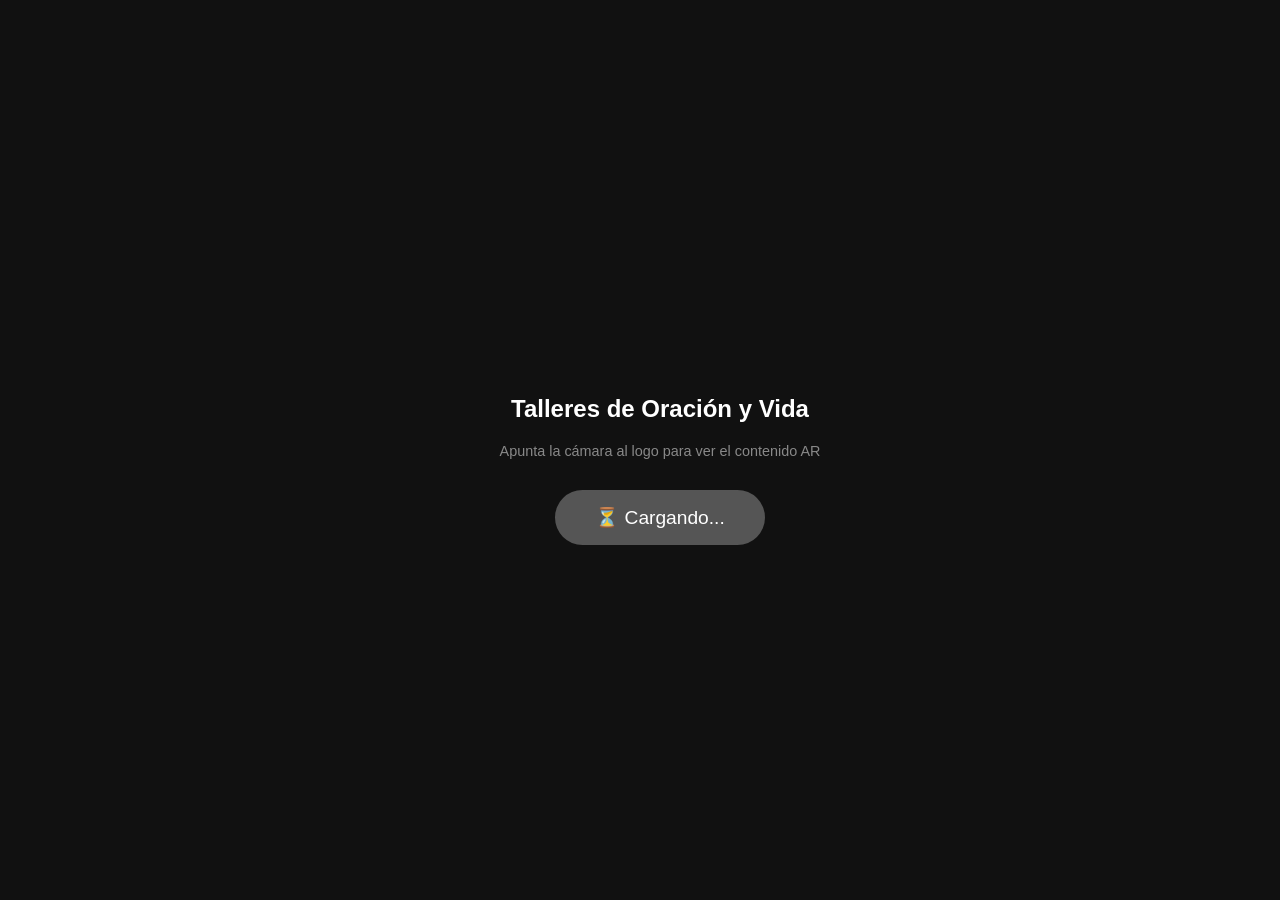
==== index.html @ 55a2c741 "Update video source and asset timeout in index.html" ====
<!DOCTYPE html>
<html lang="es">
  <head>
    <meta charset="utf-8" />
    <meta name="viewport" content="width=device-width, initial-scale=1" />
    <title>AR Demo - TOV</title>
    <script src="https://aframe.io/releases/1.5.0/aframe.min.js"></script>
    <script src="https://cdn.jsdelivr.net/npm/mind-ar@1.2.5/dist/mindar-image-aframe.prod.js"></script>
    <style>
      body { margin: 0; overflow: hidden; background: #000; }

      #start-screen {
        position: fixed; top: 0; left: 0;
        width: 100%; height: 100%;
        background: #111;
        display: flex; flex-direction: column;
        align-items: center; justify-content: center;
        color: white; font-family: sans-serif;
        z-index: 9999;
        text-align: center;
        padding: 20px;
      }
      #start-screen img { width: 160px; margin-bottom: 24px; border-radius: 12px; }
      #start-btn {
        background: #555; color: white;
        border: none; padding: 16px 40px;
        font-size: 1.2rem; border-radius: 50px;
        cursor: pointer; margin-top: 16px;
      }
      #start-btn.ready { background: #c0392b; }
      #start-btn.ready:hover { background: #e74c3c; }
      #start-screen p { opacity: 0.5; font-size: 0.9rem; margin-top: 12px; }

      #loading {
        position: fixed; top: 0; left: 0;
        width: 100%; height: 100%;
        background: rgba(0,0,0,0.85);
        display: none; flex-direction: column;
        align-items: center; justify-content: center;
        color: white; font-family: sans-serif;
        z-index: 9998;
      }
      #loading p { margin-top: 16px; font-size: 1.1rem; opacity: 0.8; }
      .spinner {
        width: 50px; height: 50px;
        border: 5px solid rgba(255,255,255,0.2);
        border-top-color: #c0392b;
        border-radius: 50%;
        animation: spin 0.9s linear infinite;
      }
      @keyframes spin { to { transform: rotate(360deg); } }
    </style>
  </head>
  <body>

    <div id="start-screen">
      <img
        src="https://upload.wikimedia.org/wikipedia/commons/thumb/5/5e/Talleres_de_Oraci%C3%B3n_y_Vida_logo.svg/200px-Talleres_de_Oraci%C3%B3n_y_Vida_logo.svg.png"
        onerror="this.style.display='none'"
        alt="Logo TOV"
      />
      <h2 style="margin: 0 0 8px">Talleres de Oración y Vida</h2>
      <p>Apunta la cámara al logo para ver el contenido AR</p>
      <button id="start-btn" disabled>⏳ Cargando...</button>
    </div>

    <div id="loading">
      <div class="spinner"></div>
      <p>Iniciando cámara…</p>
    </div>

    <a-scene
      mindar-image="imageTargetSrc: ./targets.mind; autoStart: false; uiLoading: no; uiError: no; uiScanning: no;"
      color-space="sRGB"
      renderer="colorManagement: true; physicallyCorrectLights: true"
      vr-mode-ui="enabled: false"
      device-orientation-permission-ui="enabled: false"
    >
      <a-assets timeout="15000">
        <video
          id="ar-video"
          src="./video.mp4"
          preload="auto"
          loop="true"
          crossorigin="anonymous"
          playsinline
          webkit-playsinline
        ></video>
      </a-assets>

      <a-camera position="0 0 0" look-controls="enabled: false"></a-camera>

      <a-entity mindar-image-target="targetIndex: 0">
        <a-video
          src="#ar-video"
          width="1" height="0.5625"
          position="0 0 0.01"
          material="shader: flat"
        ></a-video>
      </a-entity>
    </a-scene>

    <script>
      const videoEl = document.getElementById('ar-video');
      const scene = document.querySelector('a-scene');
      const loading = document.getElementById('loading');
      const startScreen = document.getElementById('start-screen');
      const btn = document.getElementById('start-btn');

      scene.addEventListener('loaded', () => {
        btn.disabled = false;
        btn.textContent = '▶ Iniciar AR';
        btn.classList.add('ready');
        btn.onclick = startAR;
      });

      function startAR() {
        startScreen.style.display = 'none';
        loading.style.display = 'flex';
        scene.systems['mindar-image-system'].start();
      }

      scene.addEventListener('arReady', () => {
        loading.style.display = 'none';
      });

      const target = document.querySelector('[mindar-image-target]');
      target.addEventListener('targetFound', () => {
        videoEl.play().catch(e => console.warn('Autoplay:', e));
      });
      target.addEventListener('targetLost', () => videoEl.pause());
    </script>
  </body>
</html>
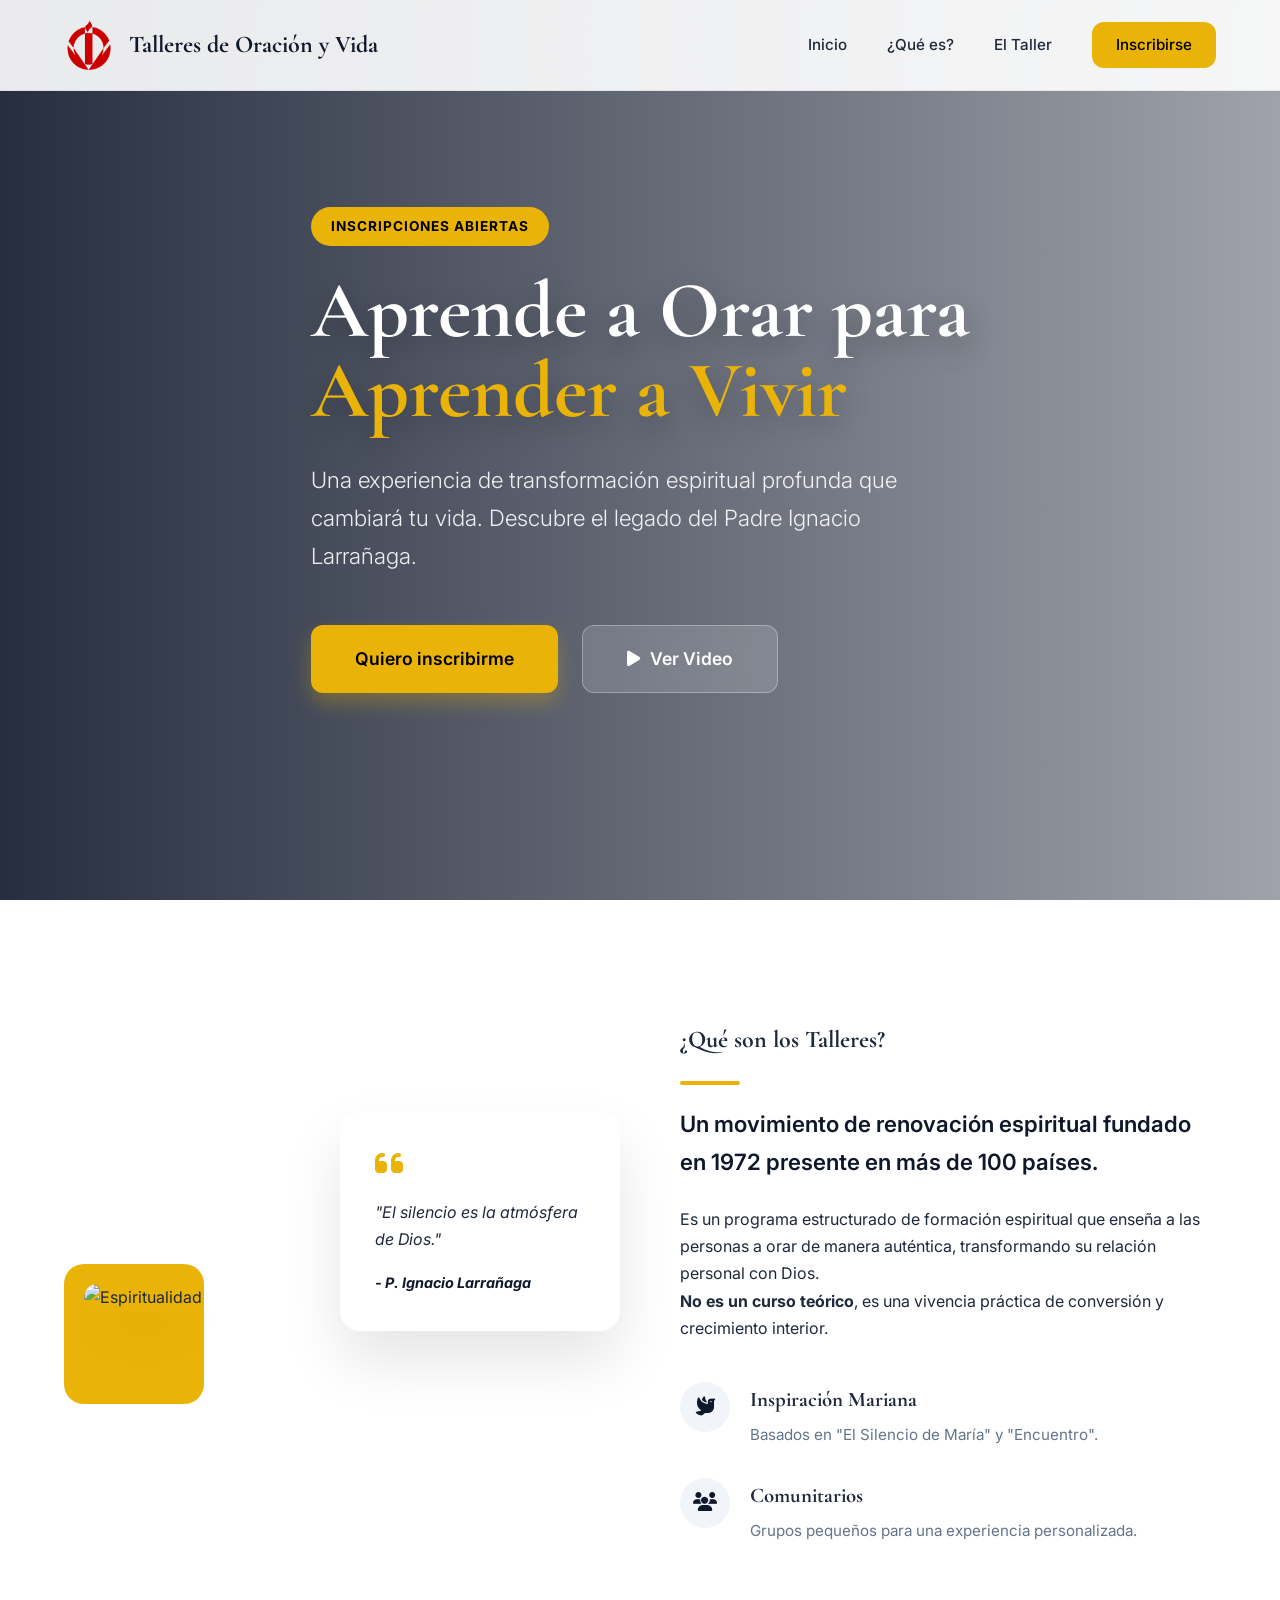
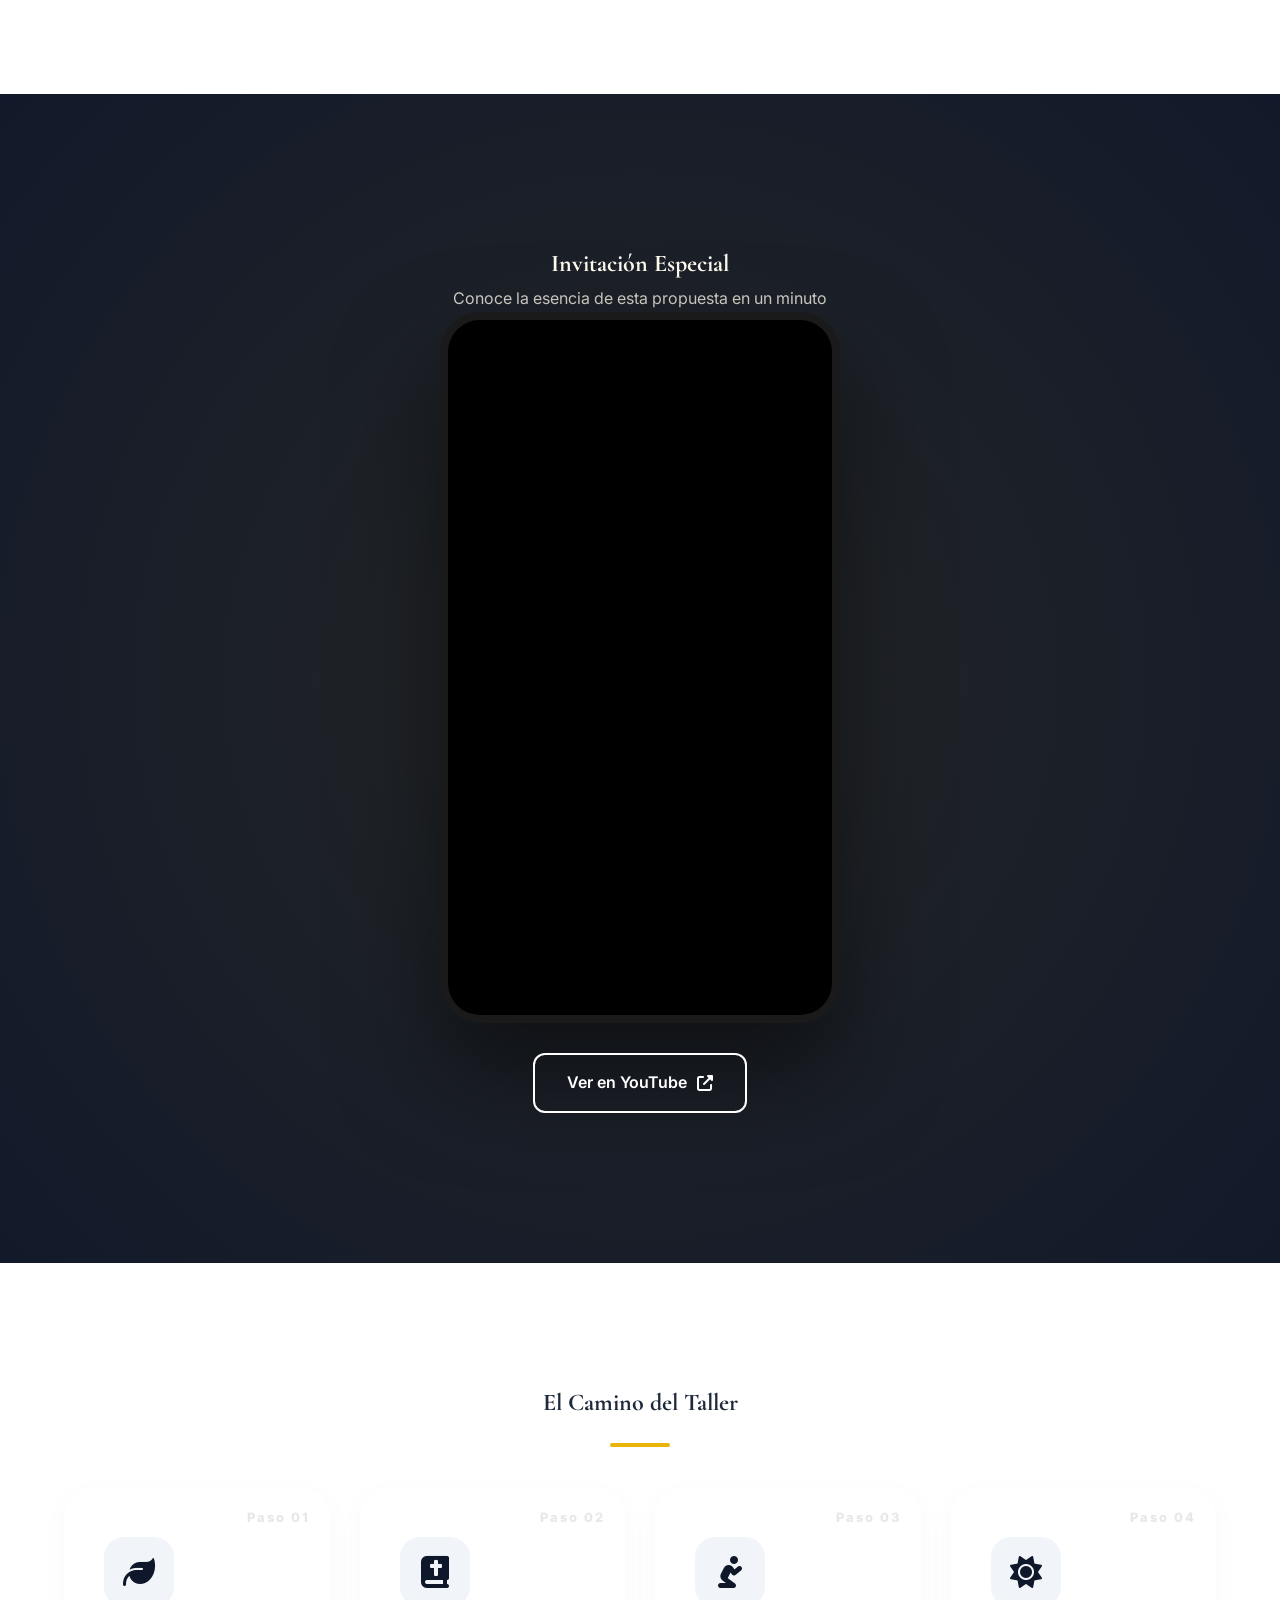
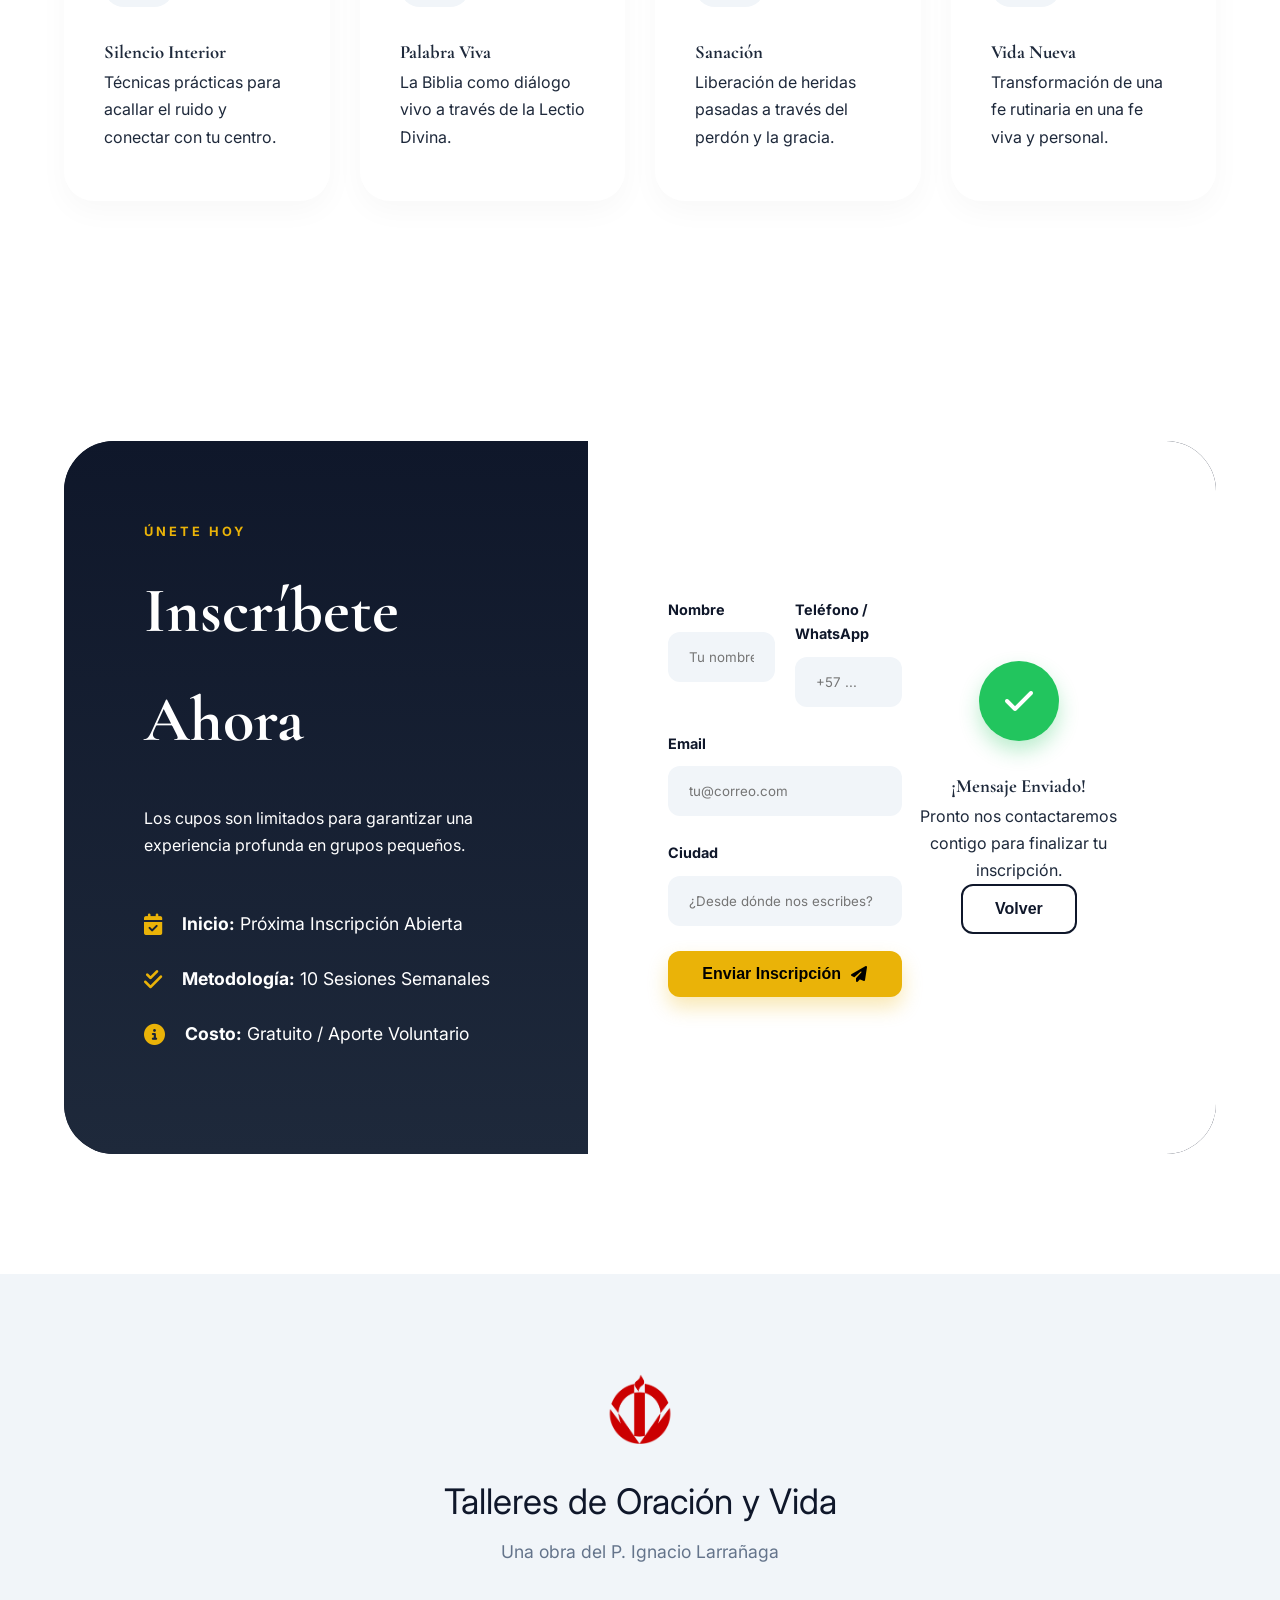
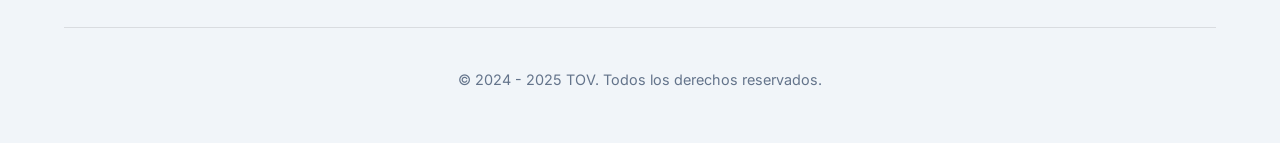
==== commit 5f55fea4: "Initial commit TOV landing page" ====
--- a/index.html
+++ b/index.html
@@ -1,134 +1,241 @@
 <!DOCTYPE html>
 <html lang="es">
-  <head>
-    <meta charset="utf-8" />
-    <meta name="viewport" content="width=device-width, initial-scale=1" />
-    <title>AR Demo - TOV</title>
-    <script src="https://aframe.io/releases/1.5.0/aframe.min.js"></script>
-    <script src="https://cdn.jsdelivr.net/npm/mind-ar@1.2.5/dist/mindar-image-aframe.prod.js"></script>
-    <style>
-      body { margin: 0; overflow: hidden; background: #000; }
-
-      #start-screen {
-        position: fixed; top: 0; left: 0;
-        width: 100%; height: 100%;
-        background: #111;
-        display: flex; flex-direction: column;
-        align-items: center; justify-content: center;
-        color: white; font-family: sans-serif;
-        z-index: 9999;
-        text-align: center;
-        padding: 20px;
-      }
-      #start-screen img { width: 160px; margin-bottom: 24px; border-radius: 12px; }
-      #start-btn {
-        background: #555; color: white;
-        border: none; padding: 16px 40px;
-        font-size: 1.2rem; border-radius: 50px;
-        cursor: pointer; margin-top: 16px;
-      }
-      #start-btn.ready { background: #c0392b; }
-      #start-btn.ready:hover { background: #e74c3c; }
-      #start-screen p { opacity: 0.5; font-size: 0.9rem; margin-top: 12px; }
-
-      #loading {
-        position: fixed; top: 0; left: 0;
-        width: 100%; height: 100%;
-        background: rgba(0,0,0,0.85);
-        display: none; flex-direction: column;
-        align-items: center; justify-content: center;
-        color: white; font-family: sans-serif;
-        z-index: 9998;
-      }
-      #loading p { margin-top: 16px; font-size: 1.1rem; opacity: 0.8; }
-      .spinner {
-        width: 50px; height: 50px;
-        border: 5px solid rgba(255,255,255,0.2);
-        border-top-color: #c0392b;
-        border-radius: 50%;
-        animation: spin 0.9s linear infinite;
-      }
-      @keyframes spin { to { transform: rotate(360deg); } }
-    </style>
-  </head>
-  <body>
-
-    <div id="start-screen">
-      <img
-        src="https://upload.wikimedia.org/wikipedia/commons/thumb/5/5e/Talleres_de_Oraci%C3%B3n_y_Vida_logo.svg/200px-Talleres_de_Oraci%C3%B3n_y_Vida_logo.svg.png"
-        onerror="this.style.display='none'"
-        alt="Logo TOV"
-      />
-      <h2 style="margin: 0 0 8px">Talleres de Oración y Vida</h2>
-      <p>Apunta la cámara al logo para ver el contenido AR</p>
-      <button id="start-btn" disabled>⏳ Cargando...</button>
-    </div>
-
-    <div id="loading">
-      <div class="spinner"></div>
-      <p>Iniciando cámara…</p>
-    </div>
-
-    <a-scene
-      mindar-image="imageTargetSrc: ./targets.mind; autoStart: false; uiLoading: no; uiError: no; uiScanning: no;"
-      color-space="sRGB"
-      renderer="colorManagement: true; physicallyCorrectLights: true"
-      vr-mode-ui="enabled: false"
-      device-orientation-permission-ui="enabled: false"
-    >
-      <a-assets timeout="15000">
-        <video
-          id="ar-video"
-          src="./video.mp4"
-          preload="auto"
-          loop="true"
-          crossorigin="anonymous"
-          playsinline
-          webkit-playsinline
-        ></video>
-      </a-assets>
-
-      <a-camera position="0 0 0" look-controls="enabled: false"></a-camera>
-
-      <a-entity mindar-image-target="targetIndex: 0">
-        <a-video
-          src="#ar-video"
-          width="1" height="0.5625"
-          position="0 0 0.01"
-          material="shader: flat"
-        ></a-video>
-      </a-entity>
-    </a-scene>
-
+
+<head>
+    <meta charset="UTF-8">
+    <meta name="viewport" content="width=device-width, initial-scale=1.0">
+    <title>Talleres de Oración y Vida (TOV) | Encuentro con Dios</title>
+    <meta name="description"
+        content="Inscríbete en los Talleres de Oración y Vida (TOV). Un camino de renovación espiritual fundado por el Padre Ignacio Larrañaga.">
+
+    <!-- Google Fonts -->
+    <link rel="preconnect" href="https://fonts.googleapis.com">
+    <link rel="preconnect" href="https://fonts.gstatic.com" crossorigin>
+    <link
+        href="https://fonts.googleapis.com/css2?family=Cormorant+Garamond:ital,wght@0,500;0,600;0,700;1,500&family=Inter:wght@300;400;500;600;700&display=swap"
+        rel="stylesheet">
+
+    <!-- Font Awesome -->
+    <link rel="stylesheet" href="https://cdnjs.cloudflare.com/ajax/libs/font-awesome/6.4.0/css/all.min.css">
+
+    <!-- AOS Library for scroll animations -->
+    <link href="https://unpkg.com/aos@2.3.1/dist/aos.css" rel="stylesheet">
+
+    <link rel="stylesheet" href="style.css">
+</head>
+
+<body>
+    <nav class="navbar">
+        <div class="container navbar-content">
+            <div class="logo">
+                <img src="tov.png" alt="TOV Logo">
+                <span>Talleres de Oración y Vida</span>
+            </div>
+            <ul class="nav-links">
+                <li><a href="#inicio">Inicio</a></li>
+                <li><a href="#que-es">¿Qué es?</a></li>
+                <li><a href="#taller">El Taller</a></li>
+                <li><a href="#contacto" class="btn btn-primary-nav">Inscribirse</a></li>
+            </ul>
+            <div class="mobile-menu-btn">
+                <i class="fas fa-bars"></i>
+            </div>
+        </div>
+    </nav>
+
+    <header id="inicio" class="hero">
+        <div class="hero-bg"></div>
+        <div class="hero-overlay"></div>
+        <div class="container hero-content">
+            <div class="hero-text" data-aos="fade-up" data-aos-duration="1200">
+                <span class="badge">Inscripciones Abiertas</span>
+                <h1>Aprende a Orar para <br><span class="highlight">Aprender a Vivir</span></h1>
+                <p>Una experiencia de transformación espiritual profunda que cambiará tu vida. Descubre el legado del
+                    Padre Ignacio Larrañaga.</p>
+                <div class="hero-btns">
+                    <a href="#contacto" class="btn btn-primary btn-lg">Quiero inscribirme</a>
+                    <a href="#video" class="btn btn-glass btn-lg"><i class="fas fa-play"></i> Ver Video</a>
+                </div>
+            </div>
+        </div>
+    </header>
+
+    <section id="que-es" class="about section">
+        <div class="container grid-2">
+            <div class="about-image" data-aos="fade-right">
+                <div class="img-wrapper">
+                    <img src="https://images.unsplash.com/photo-1499209974431-9dac3adaf471?ixlib=rb-4.0.3&auto=format&fit=crop&w=800&q=80"
+                        alt="Espiritualidad" class="img-rounded">
+                    <div class="floating-card" data-aos="zoom-in" data-aos-delay="300">
+                        <i class="fas fa-quote-left"></i>
+                        <p>"El silencio es la atmósfera de Dios."</p>
+                        <cite>- P. Ignacio Larrañaga</cite>
+                    </div>
+                </div>
+            </div>
+            <div class="about-text" data-aos="fade-left">
+                <h2 class="section-title">¿Qué son los Talleres?</h2>
+                <div class="divider"></div>
+                <p class="lead">Un movimiento de renovación espiritual fundado en 1972 presente en más de 100 países.
+                </p>
+                <p>Es un programa estructurado de formación espiritual que enseña a las personas a orar de manera
+                    auténtica, transformando su relación personal con Dios.</p>
+                <p><strong>No es un curso teórico</strong>, es una vivencia práctica de conversión y crecimiento
+                    interior.</p>
+
+                <div class="features-list">
+                    <div class="feature-item">
+                        <div class="icon-circle"><i class="fas fa-dove"></i></div>
+                        <div>
+                            <h4>Inspiración Mariana</h4>
+                            <p>Basados en "El Silencio de María" y "Encuentro".</p>
+                        </div>
+                    </div>
+                    <div class="feature-item">
+                        <div class="icon-circle"><i class="fas fa-users"></i></div>
+                        <div>
+                            <h4>Comunitarios</h4>
+                            <p>Grupos pequeños para una experiencia personalizada.</p>
+                        </div>
+                    </div>
+                </div>
+            </div>
+        </div>
+    </section>
+
+    <section id="video" class="video-section section">
+        <div class="video-section-bg"></div>
+        <div class="container text-center">
+            <h2 class="section-title text-white">Invitación Especial</h2>
+            <p class="section-subtitle text-white-op">Conoce la esencia de esta propuesta en un minuto</p>
+
+            <div class="video-wrapper" data-aos="zoom-in">
+                <div class="video-container">
+                    <iframe src="https://www.youtube.com/embed/i8HXj7MIqTo?autoplay=0&rel=0" title="TOV Resumen"
+                        frameborder="0"
+                        allow="accelerometer; autoplay; clipboard-write; encrypted-media; gyroscope; picture-in-picture"
+                        allowfullscreen>
+                    </iframe>
+                </div>
+                <div class="video-fallback">
+                    <a href="https://www.youtube.com/shorts/i8HXj7MIqTo" target="_blank" class="btn btn-outline">Ver en
+                        YouTube <i class="fas fa-external-link-alt"></i></a>
+                </div>
+            </div>
+        </div>
+    </section>
+
+    <section id="taller" class="structure section bg-dots">
+        <div class="container">
+            <h2 class="section-title text-center">El Camino del Taller</h2>
+            <div class="divider center"></div>
+
+            <div class="cards-grid">
+                <div class="card" data-aos="fade-up" data-aos-delay="100">
+                    <div class="card-icon"><i class="fas fa-leaf"></i></div>
+                    <h3>Silencio Interior</h3>
+                    <p>Técnicas prácticas para acallar el ruido y conectar con tu centro.</p>
+                    <div class="card-step">Paso 01</div>
+                </div>
+                <div class="card" data-aos="fade-up" data-aos-delay="200">
+                    <div class="card-icon"><i class="fas fa-bible"></i></div>
+                    <h3>Palabra Viva</h3>
+                    <p>La Biblia como diálogo vivo a través de la Lectio Divina.</p>
+                    <div class="card-step">Paso 02</div>
+                </div>
+                <div class="card" data-aos="fade-up" data-aos-delay="300">
+                    <div class="card-icon"><i class="fas fa-pray"></i></div>
+                    <h3>Sanación</h3>
+                    <p>Liberación de heridas pasadas a través del perdón y la gracia.</p>
+                    <div class="card-step">Paso 03</div>
+                </div>
+                <div class="card" data-aos="fade-up" data-aos-delay="400">
+                    <div class="card-icon"><i class="fas fa-sun"></i></div>
+                    <h3>Vida Nueva</h3>
+                    <p>Transformación de una fe rutinaria en una fe viva y personal.</p>
+                    <div class="card-step">Paso 04</div>
+                </div>
+            </div>
+        </div>
+    </section>
+
+    <section id="contacto" class="registration section">
+        <div class="container">
+            <div class="registration-wrapper overflow-visible">
+                <div class="registration-content">
+                    <div class="registration-info" data-aos="fade-right">
+                        <span>Únete hoy</span>
+                        <h2>Inscríbete Ahora</h2>
+                        <p>Los cupos son limitados para garantizar una experiencia profunda en grupos pequeños.</p>
+                        <ul class="contact-details">
+                            <li><i class="fas fa-calendar-check"></i>
+                                <div><strong>Inicio:</strong> Próxima Inscripción Abierta</div>
+                            </li>
+                            <li><i class="fas fa-check-double"></i>
+                                <div><strong>Metodología:</strong> 10 Sesiones Semanales</div>
+                            </li>
+                            <li><i class="fas fa-info-circle"></i>
+                                <div><strong>Costo:</strong> Gratuito / Aporte Voluntario</div>
+                            </li>
+                        </ul>
+                    </div>
+                    <div class="registration-form-card" data-aos="fade-left">
+                        <form id="enrollmentForm" class="glass-form">
+                            <div class="form-row">
+                                <div class="form-group">
+                                    <label for="nombre">Nombre</label>
+                                    <input type="text" id="nombre" name="nombre" placeholder="Tu nombre" required>
+                                </div>
+                                <div class="form-group">
+                                    <label for="whatsapp">Teléfono / WhatsApp</label>
+                                    <input type="tel" id="whatsapp" name="whatsapp" placeholder="+57 ..." required>
+                                </div>
+                            </div>
+                            <div class="form-group">
+                                <label for="email">Email</label>
+                                <input type="email" id="email" name="email" placeholder="tu@correo.com" required>
+                            </div>
+                            <div class="form-group">
+                                <label for="ciudad">Ciudad</label>
+                                <input type="text" id="ciudad" name="ciudad" placeholder="¿Desde dónde nos escribes?"
+                                    required>
+                            </div>
+                            <button type="submit" class="btn btn-primary btn-full btn-hover-grow">Enviar Inscripción <i
+                                    class="fas fa-paper-plane"></i></button>
+                        </form>
+                        <div id="formSuccess" class="form-success hidden">
+                            <div class="success-icon"><i class="fas fa-check"></i></div>
+                            <h3>¡Mensaje Enviado!</h3>
+                            <p>Pronto nos contactaremos contigo para finalizar tu inscripción.</p>
+                            <button onclick="location.reload()" class="btn btn-outline-dark">Volver</button>
+                        </div>
+                    </div>
+                </div>
+            </div>
+        </div>
+    </section>
+
+    <footer class="footer">
+        <div class="container footer-content">
+            <div class="footer-logo">
+                <img src="tov.png" alt="Logo TOV">
+                <p>Talleres de Oración y Vida</p>
+                <span>Una obra del P. Ignacio Larrañaga</span>
+            </div>
+            <div class="footer-divider"></div>
+            <p class="copyright">&copy; 2024 - 2025 TOV. Todos los derechos reservados.</p>
+        </div>
+    </footer>
+
+    <!-- AOS Library -->
+    <script src="https://unpkg.com/aos@2.3.1/dist/aos.js"></script>
+    <script src="main.js"></script>
     <script>
-      const videoEl = document.getElementById('ar-video');
-      const scene = document.querySelector('a-scene');
-      const loading = document.getElementById('loading');
-      const startScreen = document.getElementById('start-screen');
-      const btn = document.getElementById('start-btn');
-
-      scene.addEventListener('loaded', () => {
-        btn.disabled = false;
-        btn.textContent = '▶ Iniciar AR';
-        btn.classList.add('ready');
-        btn.onclick = startAR;
-      });
-
-      function startAR() {
-        startScreen.style.display = 'none';
-        loading.style.display = 'flex';
-        scene.systems['mindar-image-system'].start();
-      }
-
-      scene.addEventListener('arReady', () => {
-        loading.style.display = 'none';
-      });
-
-      const target = document.querySelector('[mindar-image-target]');
-      target.addEventListener('targetFound', () => {
-        videoEl.play().catch(e => console.warn('Autoplay:', e));
-      });
-      target.addEventListener('targetLost', () => videoEl.pause());
+        AOS.init({
+            duration: 800,
+            once: true
+        });
     </script>
-  </body>
-</html>
+</body>
+
+</html>
--- a/style.css
+++ b/style.css
@@ -0,0 +1,736 @@
+:root {
+    --primary: #0f172a;
+    --primary-light: #1e293b;
+    --accent: #eab308;
+    /* Gold/Yellow */
+    --accent-dark: #ca8a04;
+    --text-main: #f8fafc;
+    --text-dark: #1e293b;
+    --text-muted: #64748b;
+    --bg-light: #f1f5f9;
+    --white: #ffffff;
+    --glass: rgba(255, 255, 255, 0.1);
+    --glass-border: rgba(255, 255, 255, 0.2);
+    --shadow-premium: 0 25px 50px -12px rgba(0, 0, 0, 0.25);
+}
+
+* {
+    margin: 0;
+    padding: 0;
+    box-sizing: border-box;
+}
+
+html {
+    scroll-behavior: smooth;
+    overflow-x: hidden;
+}
+
+body {
+    font-family: 'Inter', sans-serif;
+    color: var(--text-dark);
+    line-height: 1.7;
+    background-color: var(--white);
+}
+
+h1,
+h2,
+h3,
+h4 {
+    font-family: 'Cormorant Garamond', serif;
+    font-weight: 700;
+}
+
+.container {
+    max-width: 1200px;
+    margin: 0 auto;
+    padding: 0 24px;
+}
+
+.section {
+    padding: 120px 0;
+    position: relative;
+}
+
+/* Typography Helpers */
+.text-center {
+    text-align: center;
+}
+
+.text-white {
+    color: var(--white);
+}
+
+.text-white-op {
+    color: rgba(255, 255, 255, 0.8);
+}
+
+.divider {
+    width: 60px;
+    height: 4px;
+    background: var(--accent);
+    margin: 20px 0;
+    border-radius: 2px;
+}
+
+.divider.center {
+    margin: 20px auto 40px;
+}
+
+/* Buttons */
+.btn {
+    display: inline-flex;
+    align-items: center;
+    justify-content: center;
+    gap: 10px;
+    padding: 14px 32px;
+    border-radius: 12px;
+    font-weight: 600;
+    text-decoration: none;
+    transition: all 0.4s cubic-bezier(0.175, 0.885, 0.32, 1.275);
+    cursor: pointer;
+    font-size: 1rem;
+    border: none;
+}
+
+.btn-primary {
+    background: var(--accent);
+    color: #000 !important;
+    /* Force black text for contrast on yellow */
+    box-shadow: 0 10px 20px rgba(234, 179, 8, 0.3);
+}
+
+.btn-primary:hover {
+    background: var(--accent-dark);
+    transform: translateY(-3px);
+    box-shadow: 0 15px 30px rgba(234, 179, 8, 0.4);
+}
+
+/* Fixed the specific issue "inscribirse button text not visible" */
+.btn-primary-nav {
+    background: var(--accent);
+    color: #000 !important;
+    /* Ensure visibility */
+    padding: 10px 24px;
+    font-size: 0.9rem;
+}
+
+.btn-primary-nav:hover {
+    background: var(--white);
+    color: var(--primary) !important;
+}
+
+.btn-outline {
+    background: transparent;
+    color: var(--white);
+    border: 2px solid var(--white);
+}
+
+.btn-outline:hover {
+    background: var(--white);
+    color: var(--primary);
+}
+
+.btn-outline-dark {
+    background: transparent;
+    color: var(--primary);
+    border: 2px solid var(--primary);
+}
+
+.btn-glass {
+    background: rgba(255, 255, 255, 0.15);
+    color: var(--white);
+    backdrop-filter: blur(10px);
+    border: 1px solid rgba(255, 255, 255, 0.3);
+}
+
+.btn-glass:hover {
+    background: rgba(255, 255, 255, 0.25);
+    transform: translateY(-2px);
+}
+
+.btn-lg {
+    padding: 18px 44px;
+    font-size: 1.1rem;
+}
+
+.btn-full {
+    width: 100%;
+}
+
+/* Navbar */
+.navbar {
+    position: fixed;
+    top: 0;
+    width: 100%;
+    z-index: 1000;
+    background: rgba(255, 255, 255, 0.9);
+    backdrop-filter: blur(15px);
+    border-bottom: 1px solid rgba(0, 0, 0, 0.05);
+    padding: 20px 0;
+    transition: all 0.4s;
+}
+
+.navbar.scrolled {
+    padding: 12px 0;
+    background: rgba(255, 255, 255, 0.95);
+    box-shadow: 0 10px 30px rgba(0, 0, 0, 0.05);
+}
+
+.navbar-content {
+    display: flex;
+    justify-content: space-between;
+    align-items: center;
+}
+
+.logo {
+    display: flex;
+    align-items: center;
+    gap: 15px;
+}
+
+.logo img {
+    height: 50px;
+    transition: transform 0.3s;
+}
+
+.logo:hover img {
+    transform: rotate(5deg);
+}
+
+.logo span {
+    font-family: 'Cormorant Garamond', serif;
+    font-size: 1.5rem;
+    font-weight: 700;
+    color: var(--primary);
+}
+
+.nav-links {
+    display: flex;
+    list-style: none;
+    align-items: center;
+    gap: 40px;
+}
+
+.nav-links a {
+    text-decoration: none;
+    color: var(--text-dark);
+    font-weight: 500;
+    font-size: 0.95rem;
+    transition: 0.3s;
+}
+
+.nav-links a:hover {
+    color: var(--accent-dark);
+}
+
+.mobile-menu-btn {
+    display: none;
+    font-size: 1.5rem;
+    color: var(--primary);
+    cursor: pointer;
+}
+
+/* Hero Section - MORE POWERFUL */
+.hero {
+    height: 100vh;
+    min-height: 700px;
+    position: relative;
+    display: flex;
+    align-items: center;
+    color: var(--white);
+    overflow: hidden;
+}
+
+.hero-bg {
+    position: absolute;
+    top: 0;
+    left: 0;
+    width: 100%;
+    height: 100%;
+    background: url('https://images.unsplash.com/photo-1518005020251-582c788447d9?ixlib=rb-4.0.3&auto=format&fit=crop&w=1920&q=80') center/cover;
+    transform: scale(1.1);
+    animation: zoomOut 20s infinite alternate;
+}
+
+@keyframes zoomOut {
+    from {
+        transform: scale(1);
+    }
+
+    to {
+        transform: scale(1.1);
+    }
+}
+
+.hero-overlay {
+    position: absolute;
+    top: 0;
+    left: 0;
+    width: 100%;
+    height: 100%;
+    background: linear-gradient(to right, rgba(15, 23, 42, 0.9) 0%, rgba(15, 23, 42, 0.4) 100%);
+}
+
+.hero-content {
+    position: relative;
+    z-index: 10;
+    max-width: 900px;
+}
+
+.hero-text h1 {
+    font-size: 5rem;
+    line-height: 1;
+    margin-bottom: 30px;
+    text-shadow: 0 10px 30px rgba(0, 0, 0, 0.3);
+}
+
+.highlight {
+    color: var(--accent);
+}
+
+.hero-text p {
+    font-size: 1.4rem;
+    margin-bottom: 50px;
+    color: rgba(255, 255, 255, 0.9);
+    max-width: 600px;
+    font-weight: 300;
+}
+
+.badge {
+    display: inline-block;
+    background: var(--accent);
+    color: #000;
+    padding: 8px 20px;
+    border-radius: 30px;
+    font-size: 0.85rem;
+    font-weight: 700;
+    text-transform: uppercase;
+    letter-spacing: 1px;
+    margin-bottom: 25px;
+}
+
+.hero-btns {
+    display: flex;
+    gap: 24px;
+}
+
+/* Grid layout */
+.grid-2 {
+    display: grid;
+    grid-template-columns: 1fr 1fr;
+    gap: 80px;
+    align-items: center;
+}
+
+/* About Section */
+.img-wrapper {
+    position: relative;
+    padding: 20px;
+}
+
+.img-wrapper::before {
+    content: '';
+    position: absolute;
+    top: 0;
+    left: 0;
+    width: 140px;
+    height: 140px;
+    background: var(--accent);
+    border-radius: 20px;
+    z-index: -1;
+}
+
+.img-rounded {
+    border-radius: 30px;
+    width: 100%;
+    box-shadow: var(--shadow-premium);
+}
+
+.floating-card {
+    position: absolute;
+    bottom: 0;
+    right: -20px;
+    background: var(--white);
+    padding: 35px;
+    border-radius: 20px;
+    box-shadow: 0 30px 60px rgba(0, 0, 0, 0.1);
+    max-width: 280px;
+}
+
+.floating-card i {
+    color: var(--accent);
+    font-size: 2rem;
+    margin-bottom: 20px;
+}
+
+.floating-card p {
+    font-style: italic;
+    color: var(--text-dark);
+    margin-bottom: 15px;
+}
+
+.floating-card cite {
+    font-weight: 700;
+    color: var(--primary);
+    font-size: 0.9rem;
+}
+
+.lead {
+    font-size: 1.4rem;
+    color: var(--primary);
+    font-weight: 600;
+    margin-bottom: 25px;
+}
+
+.features-list {
+    margin-top: 40px;
+}
+
+.feature-item {
+    display: flex;
+    gap: 20px;
+    margin-bottom: 30px;
+}
+
+.icon-circle {
+    width: 50px;
+    height: 50px;
+    background: var(--bg-light);
+    color: var(--primary);
+    border-radius: 50%;
+    display: flex;
+    align-items: center;
+    justify-content: center;
+    flex-shrink: 0;
+    font-size: 1.2rem;
+}
+
+.feature-item h4 {
+    font-size: 1.3rem;
+    margin-bottom: 5px;
+}
+
+.feature-item p {
+    color: var(--text-muted);
+    font-size: 0.95rem;
+}
+
+/* Video Section - DYNAMIC */
+.video-section {
+    background: var(--primary);
+    overflow: hidden;
+    padding: 150px 0;
+}
+
+.video-section-bg {
+    position: absolute;
+    top: -50%;
+    left: -10%;
+    width: 120%;
+    height: 200%;
+    background: radial-gradient(circle at center, rgba(234, 179, 8, 0.1) 0%, transparent 70%);
+}
+
+.video-wrapper {
+    max-width: 400px;
+    margin: 0 auto;
+    position: relative;
+    z-index: 10;
+}
+
+.video-container {
+    border-radius: 40px;
+    border: 8px solid rgba(255, 255, 255, 0.1);
+    overflow: hidden;
+    box-shadow: 0 50px 100px rgba(0, 0, 0, 0.5);
+    aspect-ratio: 9/16;
+    background: #000;
+}
+
+.video-container iframe {
+    width: 100%;
+    height: 100%;
+    border: none;
+}
+
+.video-fallback {
+    margin-top: 30px;
+}
+
+/* Structure Cards */
+.cards-grid {
+    display: grid;
+    grid-template-columns: repeat(auto-fit, minmax(250px, 1fr));
+    gap: 30px;
+}
+
+.card {
+    background: var(--white);
+    padding: 50px 40px;
+    border-radius: 30px;
+    box-shadow: 0 10px 30px rgba(0, 0, 0, 0.03);
+    transition: all 0.4s;
+    position: relative;
+    overflow: hidden;
+}
+
+.card:hover {
+    transform: translateY(-15px);
+    box-shadow: 0 40px 80px rgba(0, 0, 0, 0.1);
+}
+
+.card-icon {
+    width: 70px;
+    height: 70px;
+    background: var(--bg-light);
+    border-radius: 20px;
+    display: flex;
+    align-items: center;
+    justify-content: center;
+    margin-bottom: 30px;
+    font-size: 2rem;
+    color: var(--primary);
+}
+
+.card-step {
+    position: absolute;
+    top: 20px;
+    right: 20px;
+    font-size: 0.8rem;
+    font-weight: 800;
+    color: rgba(15, 23, 42, 0.1);
+    letter-spacing: 2px;
+}
+
+/* Registration section */
+.registration-wrapper {
+    background: var(--primary);
+    border-radius: 50px;
+    position: relative;
+    overflow: hidden;
+}
+
+.registration-content {
+    display: grid;
+    grid-template-columns: 1fr 1.2fr;
+    min-height: 600px;
+}
+
+.registration-info {
+    padding: 80px;
+    color: var(--white);
+    background: linear-gradient(to bottom, var(--primary), #1e293b);
+}
+
+.registration-info span {
+    color: var(--accent);
+    text-transform: uppercase;
+    letter-spacing: 3px;
+    font-weight: 700;
+    font-size: 0.8rem;
+    display: block;
+    margin-bottom: 15px;
+}
+
+.registration-info h2 {
+    font-size: 4rem;
+    margin-bottom: 30px;
+}
+
+.contact-details {
+    list-style: none;
+    margin-top: 50px;
+}
+
+.contact-details li {
+    display: flex;
+    gap: 20px;
+    margin-bottom: 25px;
+    font-size: 1.1rem;
+}
+
+.contact-details i {
+    color: var(--accent);
+    font-size: 1.3rem;
+    margin-top: 5px;
+}
+
+.registration-form-card {
+    padding: 80px;
+    background: var(--white);
+    display: flex;
+    align-items: center;
+}
+
+.glass-form {
+    width: 100%;
+}
+
+.form-row {
+    display: grid;
+    grid-template-columns: 1fr 1fr;
+    gap: 20px;
+}
+
+.form-group {
+    margin-bottom: 25px;
+}
+
+.form-group label {
+    display: block;
+    margin-bottom: 10px;
+    font-weight: 700;
+    font-size: 0.9rem;
+    color: var(--primary);
+}
+
+.form-group input {
+    width: 100%;
+    padding: 16px 20px;
+    background: var(--bg-light);
+    border: 1px solid transparent;
+    border-radius: 12px;
+    outline: none;
+    transition: 0.3s;
+    font-family: inherit;
+}
+
+.form-group input:focus {
+    border-color: var(--accent);
+    background: var(--white);
+    box-shadow: 0 0 0 4px rgba(234, 179, 8, 0.1);
+}
+
+.form-success {
+    text-align: center;
+    width: 100%;
+}
+
+.success-icon {
+    width: 80px;
+    height: 80px;
+    background: #22c55e;
+    color: #fff;
+    border-radius: 50%;
+    display: flex;
+    align-items: center;
+    justify-content: center;
+    margin: 0 auto 30px;
+    font-size: 2rem;
+    box-shadow: 0 10px 20px rgba(34, 197, 94, 0.3);
+}
+
+/* Footer */
+.footer {
+    padding: 100px 0 50px;
+    background: var(--bg-light);
+}
+
+.footer-content {
+    display: flex;
+    flex-direction: column;
+    align-items: center;
+    text-align: center;
+}
+
+.footer-logo img {
+    height: 70px;
+    margin-bottom: 20px;
+}
+
+.footer-logo p {
+    font-size: 2.2rem;
+    margin-bottom: 5px;
+    color: var(--primary);
+}
+
+.footer-logo span {
+    color: var(--text-muted);
+    font-size: 1.1rem;
+}
+
+.footer-divider {
+    width: 100%;
+    height: 1px;
+    background: rgba(0, 0, 0, 0.1);
+    margin: 60px 0 40px;
+}
+
+.copyright {
+    color: var(--text-muted);
+    font-size: 0.9rem;
+}
+
+/* RESPONSIVENESS - 100% MOBILE FRIENDLY */
+@media (max-width: 1024px) {
+    .hero-text h1 {
+        font-size: 4rem;
+    }
+
+    .registration-content {
+        grid-template-columns: 1fr;
+    }
+
+    .registration-info {
+        padding: 60px;
+    }
+}
+
+@media (max-width: 768px) {
+    .section {
+        padding: 80px 0;
+    }
+
+    .hero-text h1 {
+        font-size: 3rem;
+    }
+
+    .grid-2 {
+        grid-template-columns: 1fr;
+        gap: 50px;
+    }
+
+    .hero-btns {
+        flex-direction: column;
+    }
+
+    .form-row {
+        grid-template-columns: 1fr;
+    }
+
+    .registration-form-card {
+        padding: 40px;
+    }
+
+    .registration-info h2 {
+        font-size: 2.5rem;
+    }
+
+    .nav-links {
+        display: none;
+    }
+
+    .mobile-menu-btn {
+        display: block;
+    }
+
+    .floating-card {
+        position: static;
+        margin-top: 30px;
+        max-width: 100%;
+    }
+}
+
+@media (max-width: 480px) {
+    .hero-text h1 {
+        font-size: 2.5rem;
+    }
+
+    .section-title {
+        font-size: 2.5rem;
+    }
+
+    .logo span {
+        font-size: 1.2rem;
+    }
+}
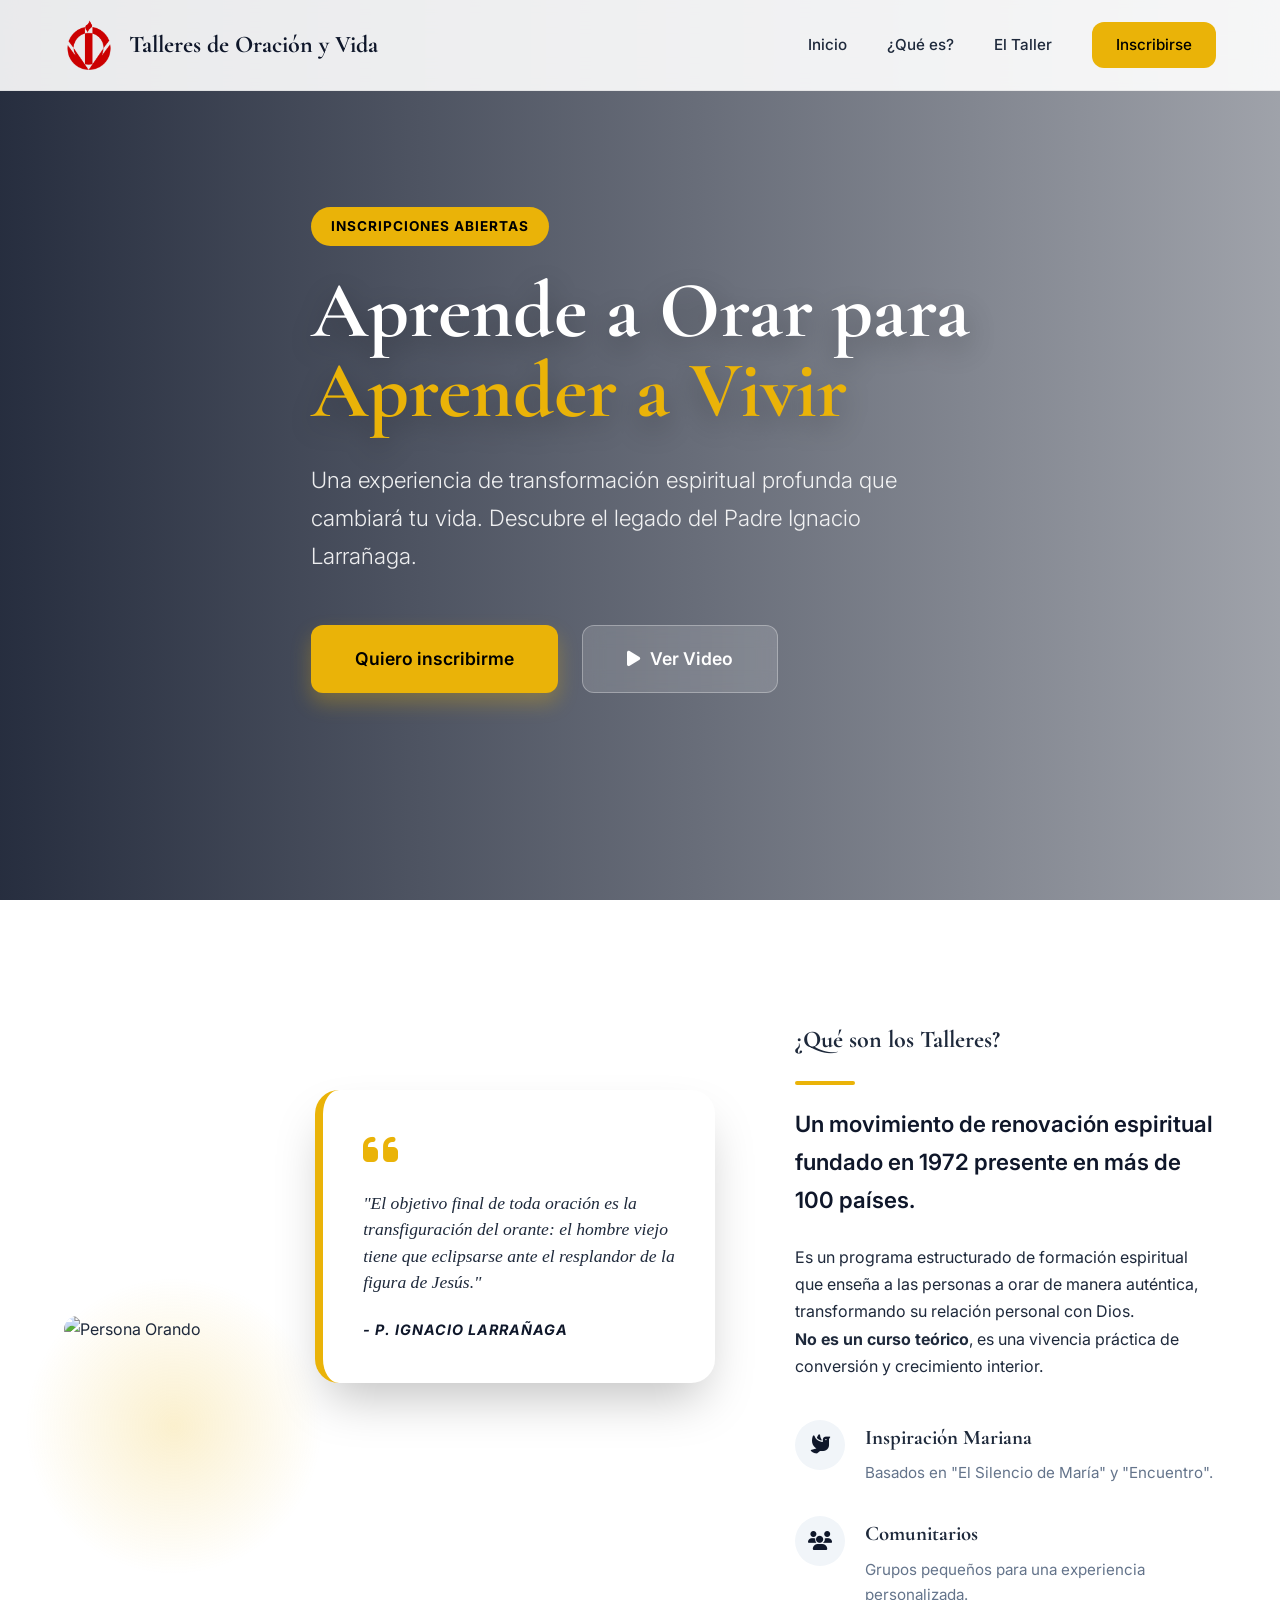
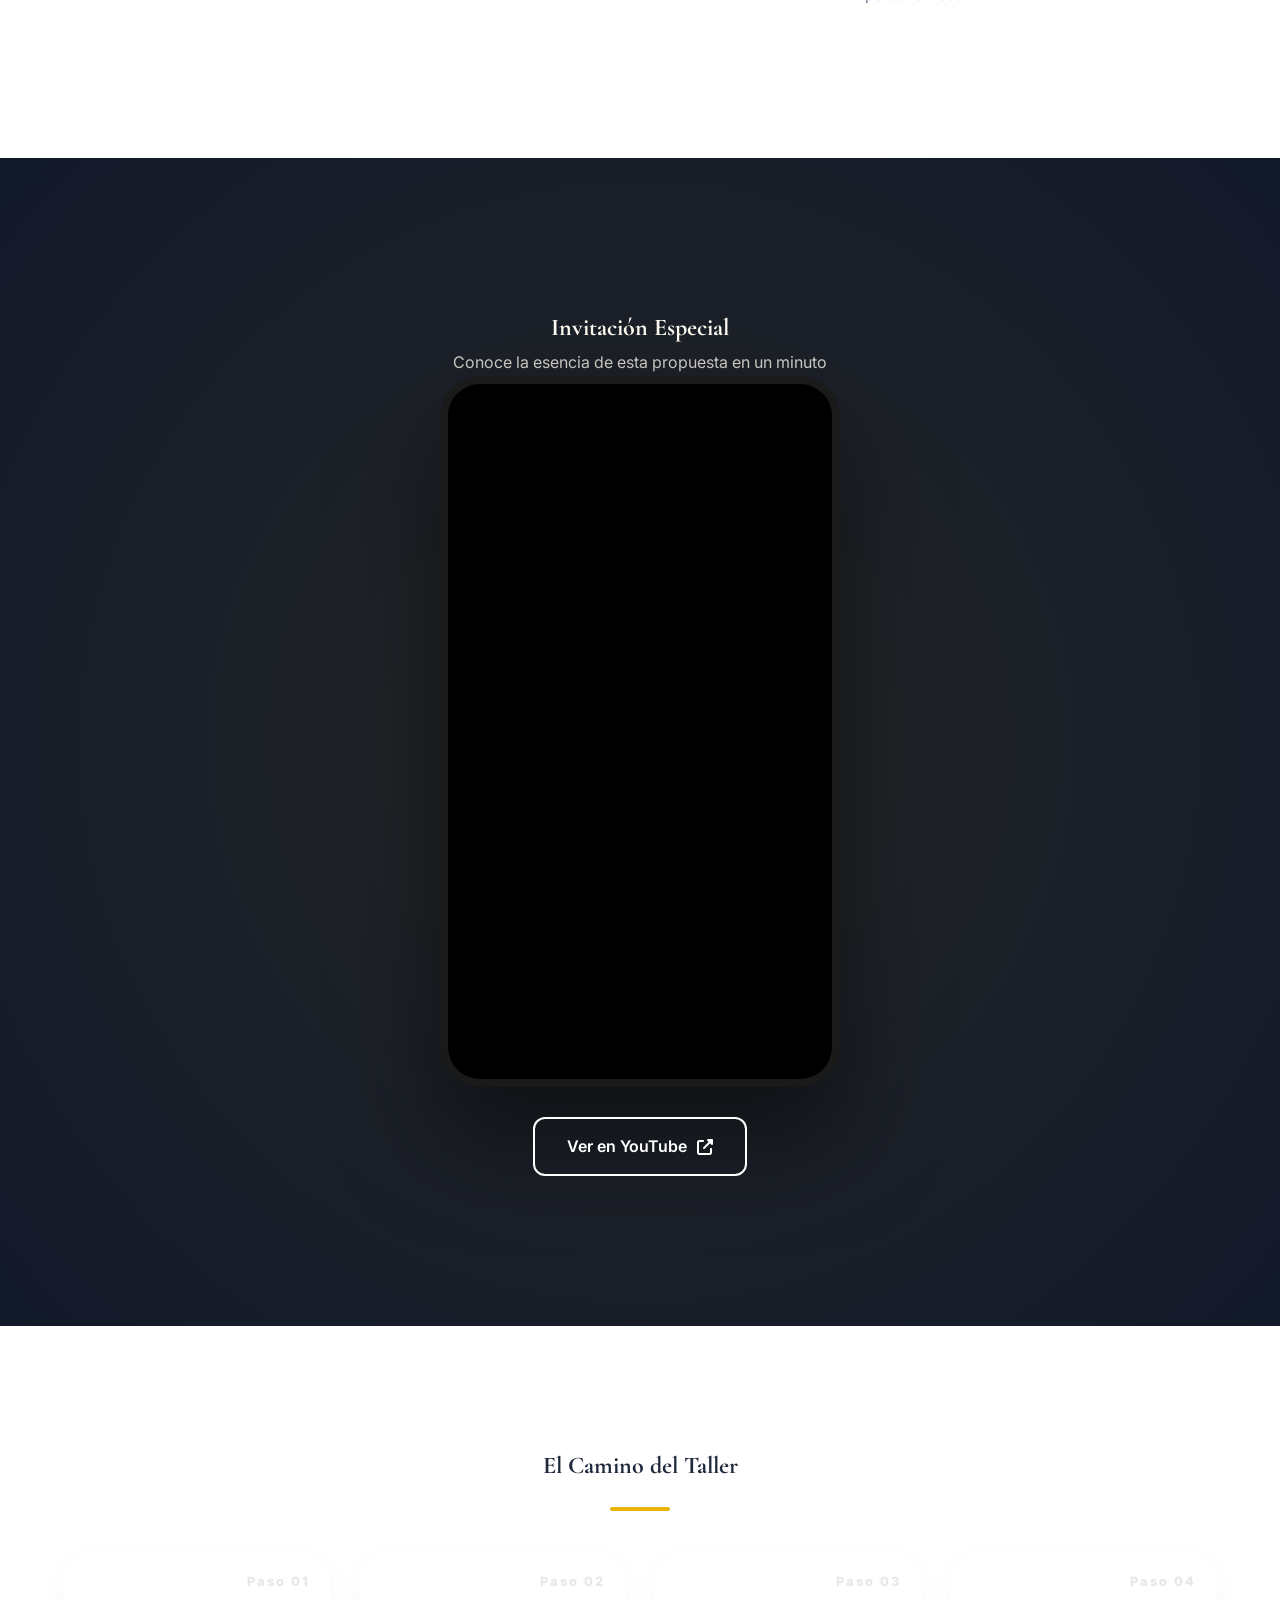
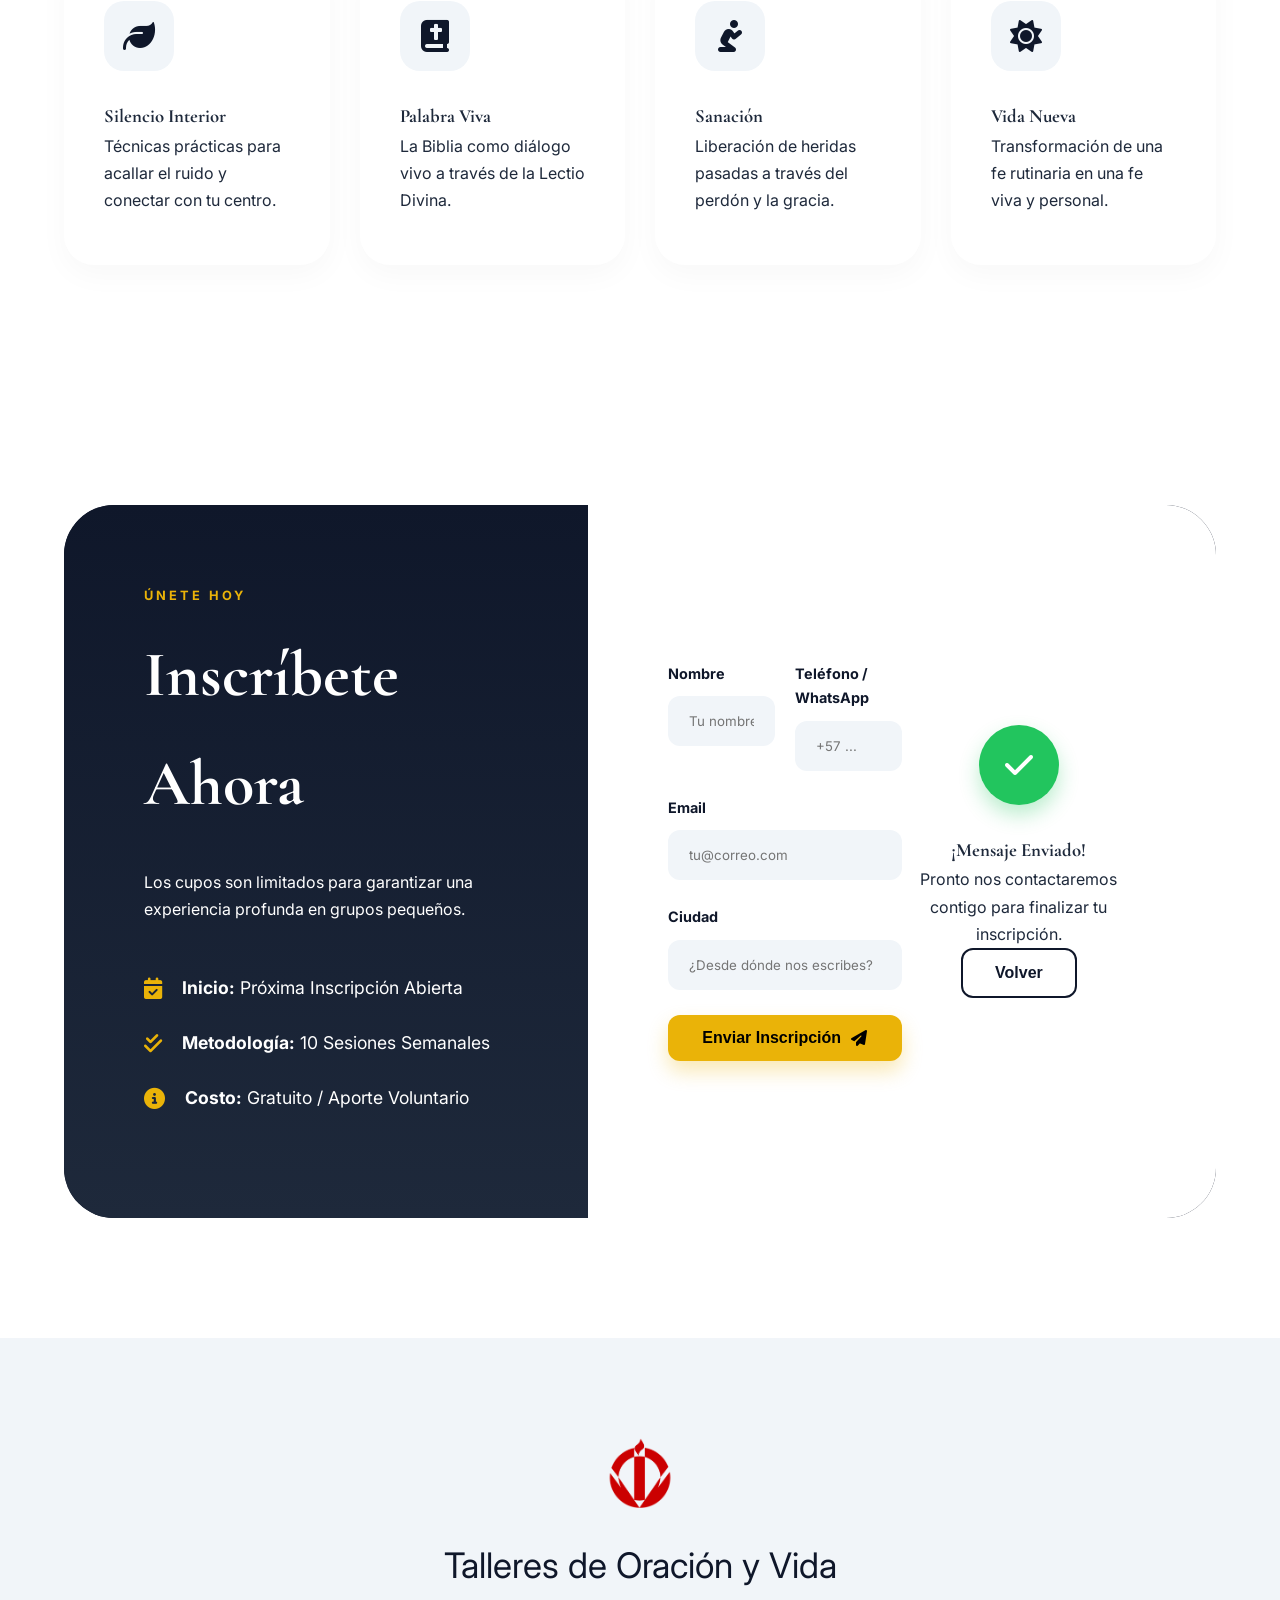
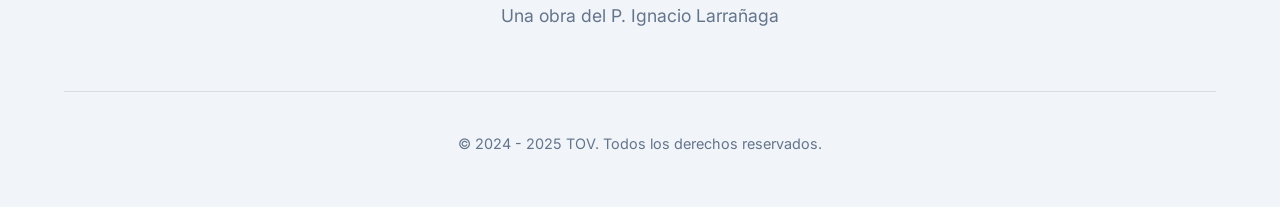
==== commit ad54a8e0: "Enhance about image prominence and update quote to Padre Ignacio's transfiguration quote" ====
--- a/index.html
+++ b/index.html
@@ -28,7 +28,7 @@
     <nav class="navbar">
         <div class="container navbar-content">
             <div class="logo">
-                <img src="tov.png" alt="TOV Logo">
+                <img src="images/tov.png" alt="TOV Logo">
                 <span>Talleres de Oración y Vida</span>
             </div>
             <ul class="nav-links">
@@ -60,15 +60,15 @@
         </div>
     </header>
 
-    <section id="que-es" class="about section">
-        <div class="container grid-2">
+    <section id="que-es" class="about section overflow-hidden">
+        <div class="container grid-about">
             <div class="about-image" data-aos="fade-right">
-                <div class="img-wrapper">
-                    <img src="https://images.unsplash.com/photo-1499209974431-9dac3adaf471?ixlib=rb-4.0.3&auto=format&fit=crop&w=800&q=80"
-                        alt="Espiritualidad" class="img-rounded">
-                    <div class="floating-card" data-aos="zoom-in" data-aos-delay="300">
+                <div class="img-wrapper main-image-wrapper">
+                    <img src="images/orar.png" alt="Persona Orando" class="img-rounded featured-image">
+                    <div class="floating-quote" data-aos="zoom-in" data-aos-delay="400">
                         <i class="fas fa-quote-left"></i>
-                        <p>"El silencio es la atmósfera de Dios."</p>
+                        <p>"El objetivo final de toda oración es la transfiguración del orante: el hombre viejo tiene
+                            que eclipsarse ante el resplandor de la figura de Jesús."</p>
                         <cite>- P. Ignacio Larrañaga</cite>
                     </div>
                 </div>
@@ -218,7 +218,7 @@
     <footer class="footer">
         <div class="container footer-content">
             <div class="footer-logo">
-                <img src="tov.png" alt="Logo TOV">
+                <img src="images/tov.png" alt="Logo TOV">
                 <p>Talleres de Oración y Vida</p>
                 <span>Una obra del P. Ignacio Larrañaga</span>
             </div>
--- a/style.css
+++ b/style.css
@@ -314,7 +314,7 @@
     gap: 24px;
 }
 
-/* Grid layout */
+/* Grid layouts */
 .grid-2 {
     display: grid;
     grid-template-columns: 1fr 1fr;
@@ -322,57 +322,77 @@
     align-items: center;
 }
 
-/* About Section */
-.img-wrapper {
+.grid-about {
+    display: grid;
+    grid-template-columns: 1.2fr 0.8fr;
+    /* Image gets more protagonism */
+    gap: 100px;
+    align-items: center;
+}
+
+/* About Section Enhancements */
+.main-image-wrapper {
     position: relative;
-    padding: 20px;
-}
-
-.img-wrapper::before {
+    z-index: 5;
+}
+
+.main-image-wrapper::before {
     content: '';
     position: absolute;
-    top: 0;
-    left: 0;
-    width: 140px;
-    height: 140px;
-    background: var(--accent);
-    border-radius: 20px;
+    top: -40px;
+    left: -40px;
+    width: 300px;
+    height: 300px;
+    background: radial-gradient(circle, rgba(234, 179, 8, 0.2) 0%, transparent 70%);
     z-index: -1;
-}
-
-.img-rounded {
-    border-radius: 30px;
-    width: 100%;
-    box-shadow: var(--shadow-premium);
-}
-
-.floating-card {
+    border-radius: 50%;
+}
+
+.featured-image {
+    border-radius: 40px;
+    box-shadow: 0 50px 100px -20px rgba(0, 0, 0, 0.3);
+    transition: transform 0.8s cubic-bezier(0.165, 0.84, 0.44, 1);
+}
+
+.featured-image:hover {
+    transform: scale(1.02);
+}
+
+.floating-quote {
     position: absolute;
-    bottom: 0;
+    bottom: -40px;
     right: -20px;
     background: var(--white);
-    padding: 35px;
-    border-radius: 20px;
-    box-shadow: 0 30px 60px rgba(0, 0, 0, 0.1);
-    max-width: 280px;
-}
-
-.floating-card i {
+    padding: 40px;
+    border-radius: 24px;
+    box-shadow: var(--shadow-premium);
+    max-width: 400px;
+    border-left: 8px solid var(--accent);
+}
+
+.floating-quote i {
     color: var(--accent);
-    font-size: 2rem;
+    font-size: 2.5rem;
     margin-bottom: 20px;
-}
-
-.floating-card p {
+    display: block;
+}
+
+.floating-quote p {
     font-style: italic;
     color: var(--text-dark);
-    margin-bottom: 15px;
-}
-
-.floating-card cite {
+    margin-bottom: 20px;
+    font-size: 1.1rem;
+    line-height: 1.5;
+    font-family: 'Cormorant Garamond', serif;
+    font-weight: 500;
+}
+
+.floating-quote cite {
     font-weight: 700;
     color: var(--primary);
     font-size: 0.9rem;
+    text-transform: uppercase;
+    letter-spacing: 1px;
 }
 
 .lead {
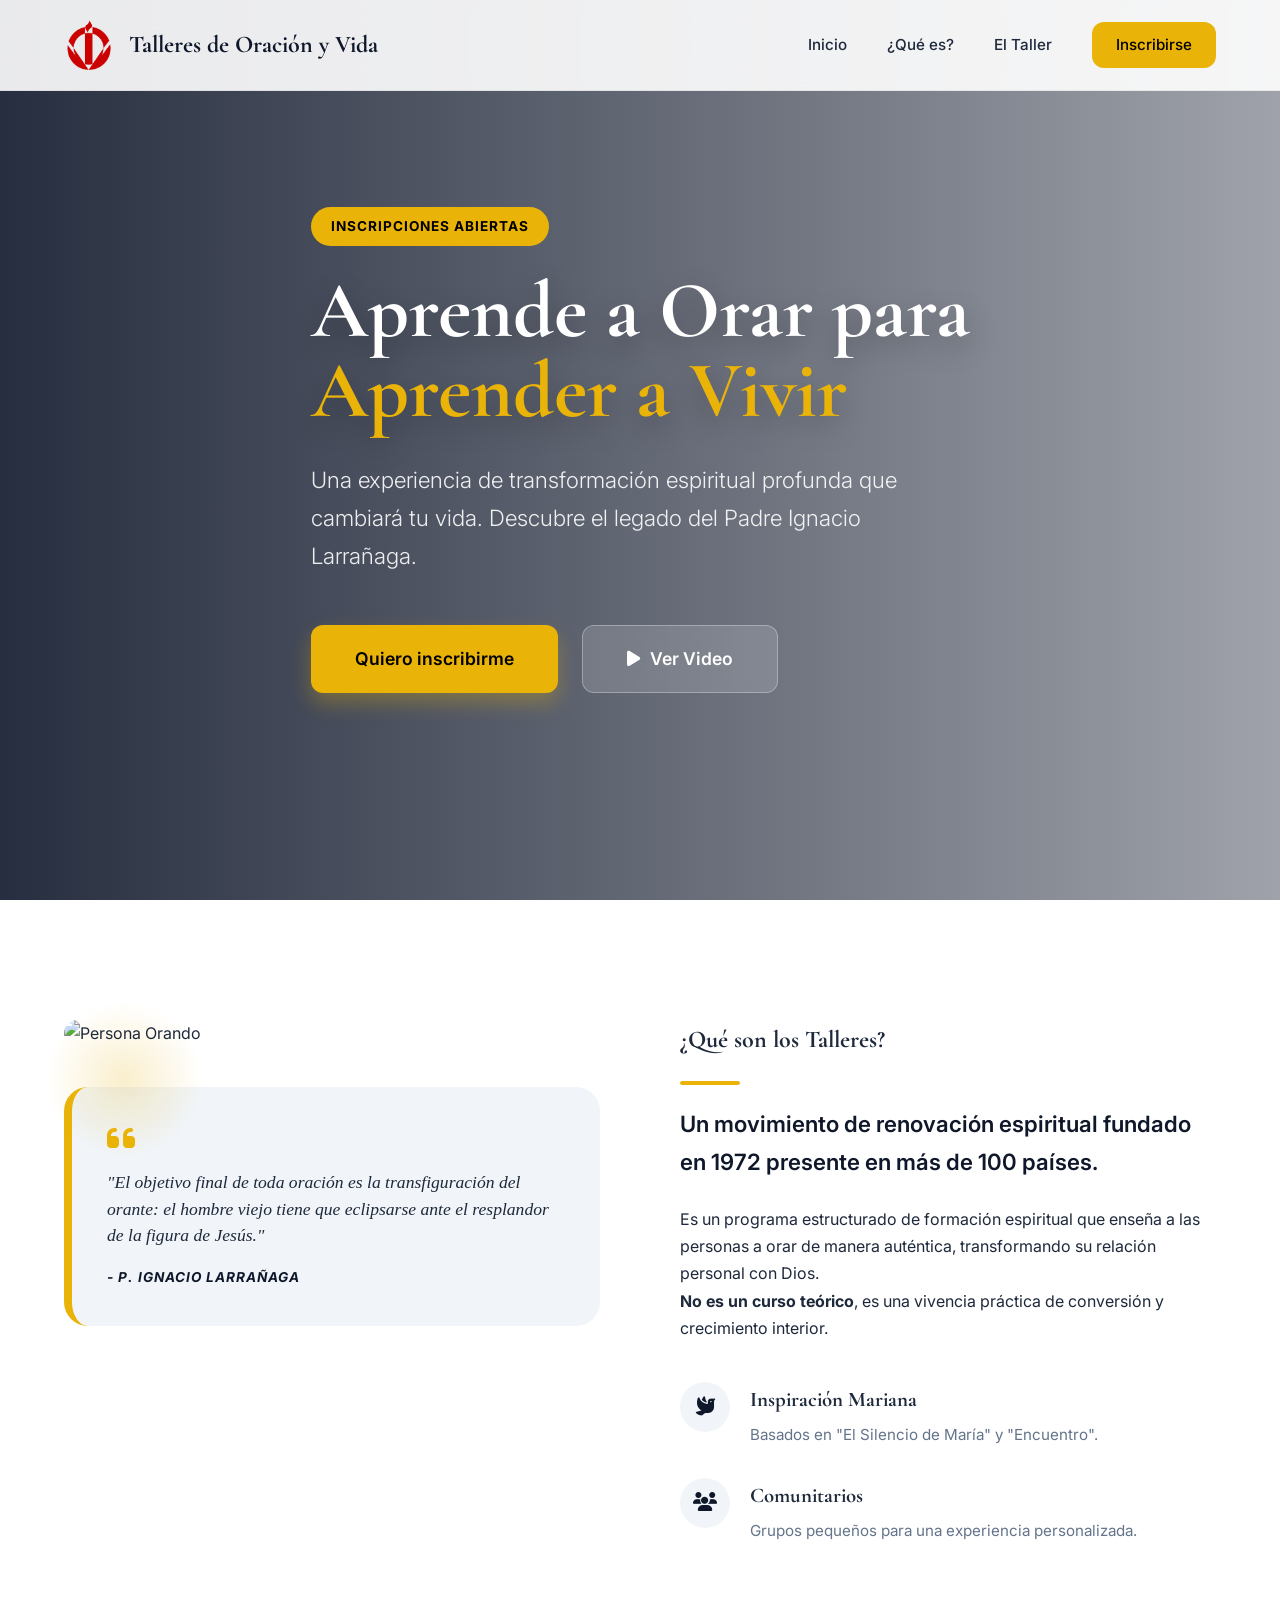
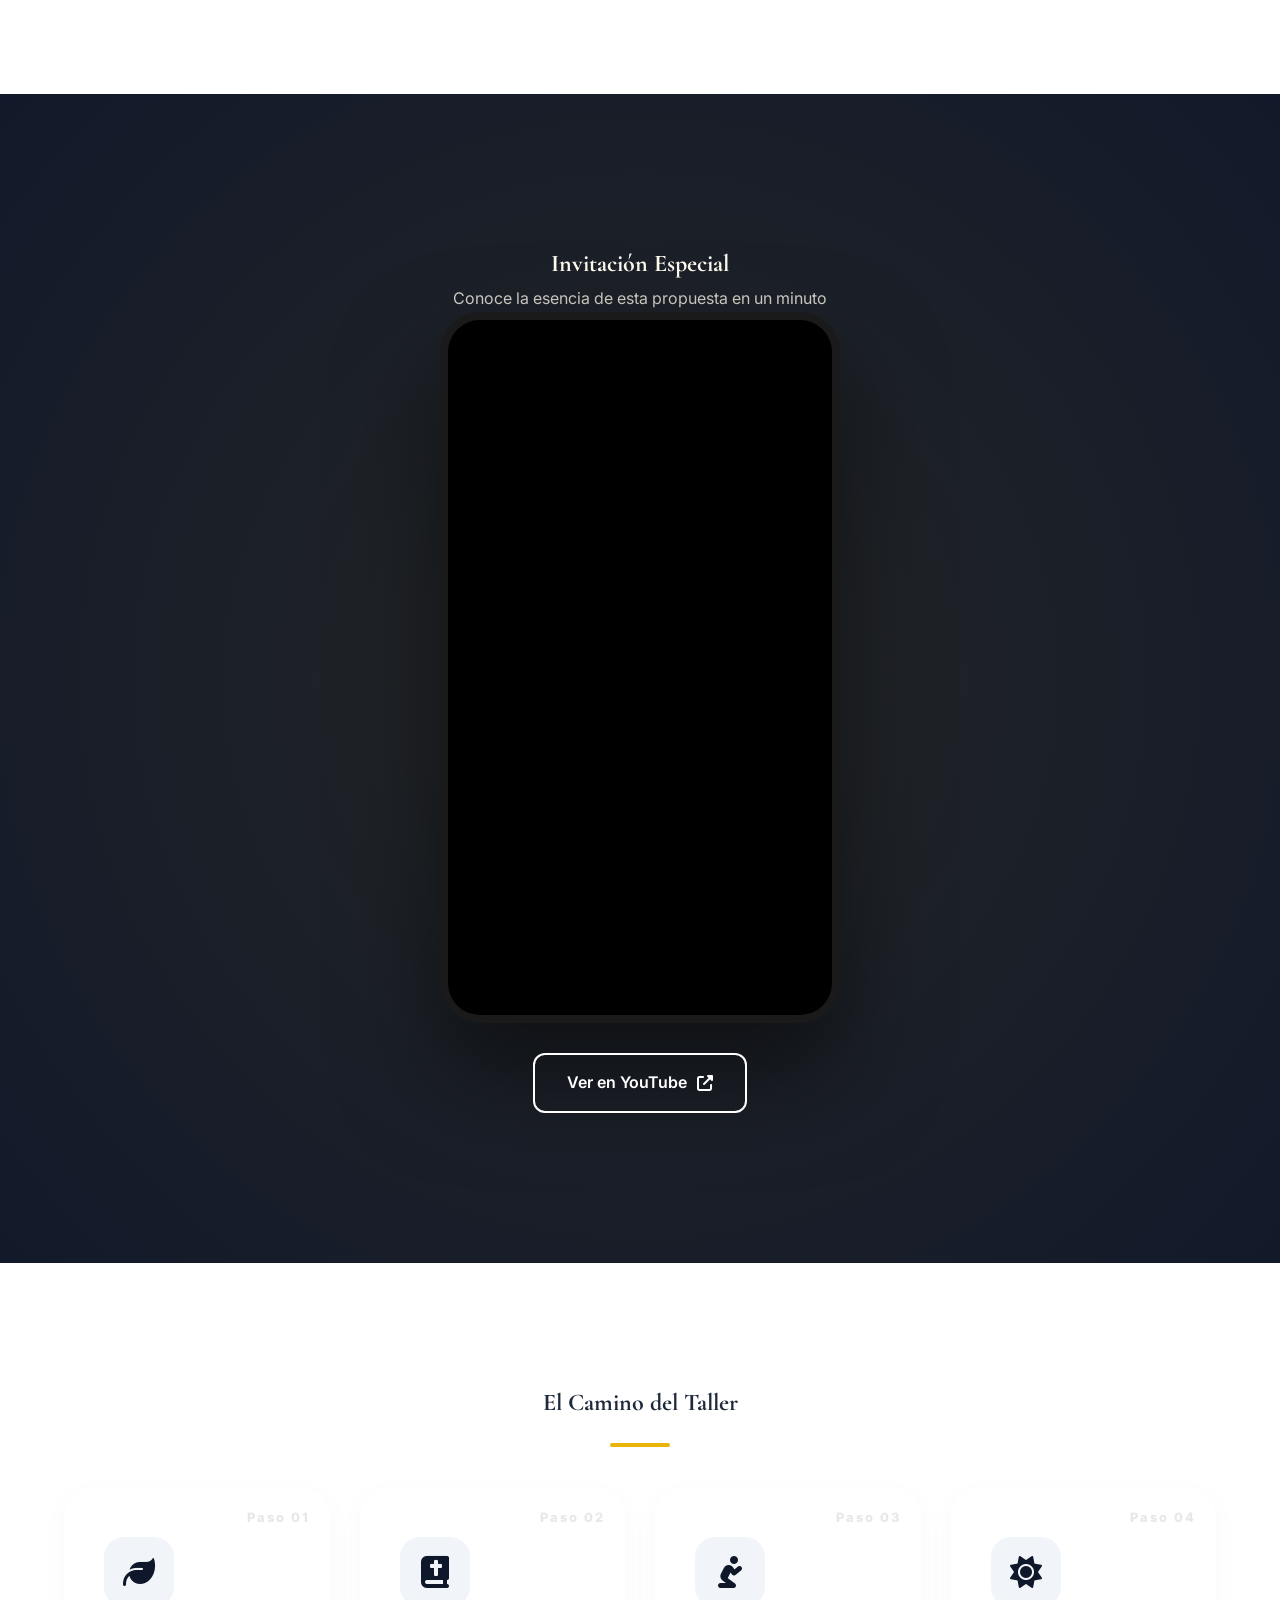
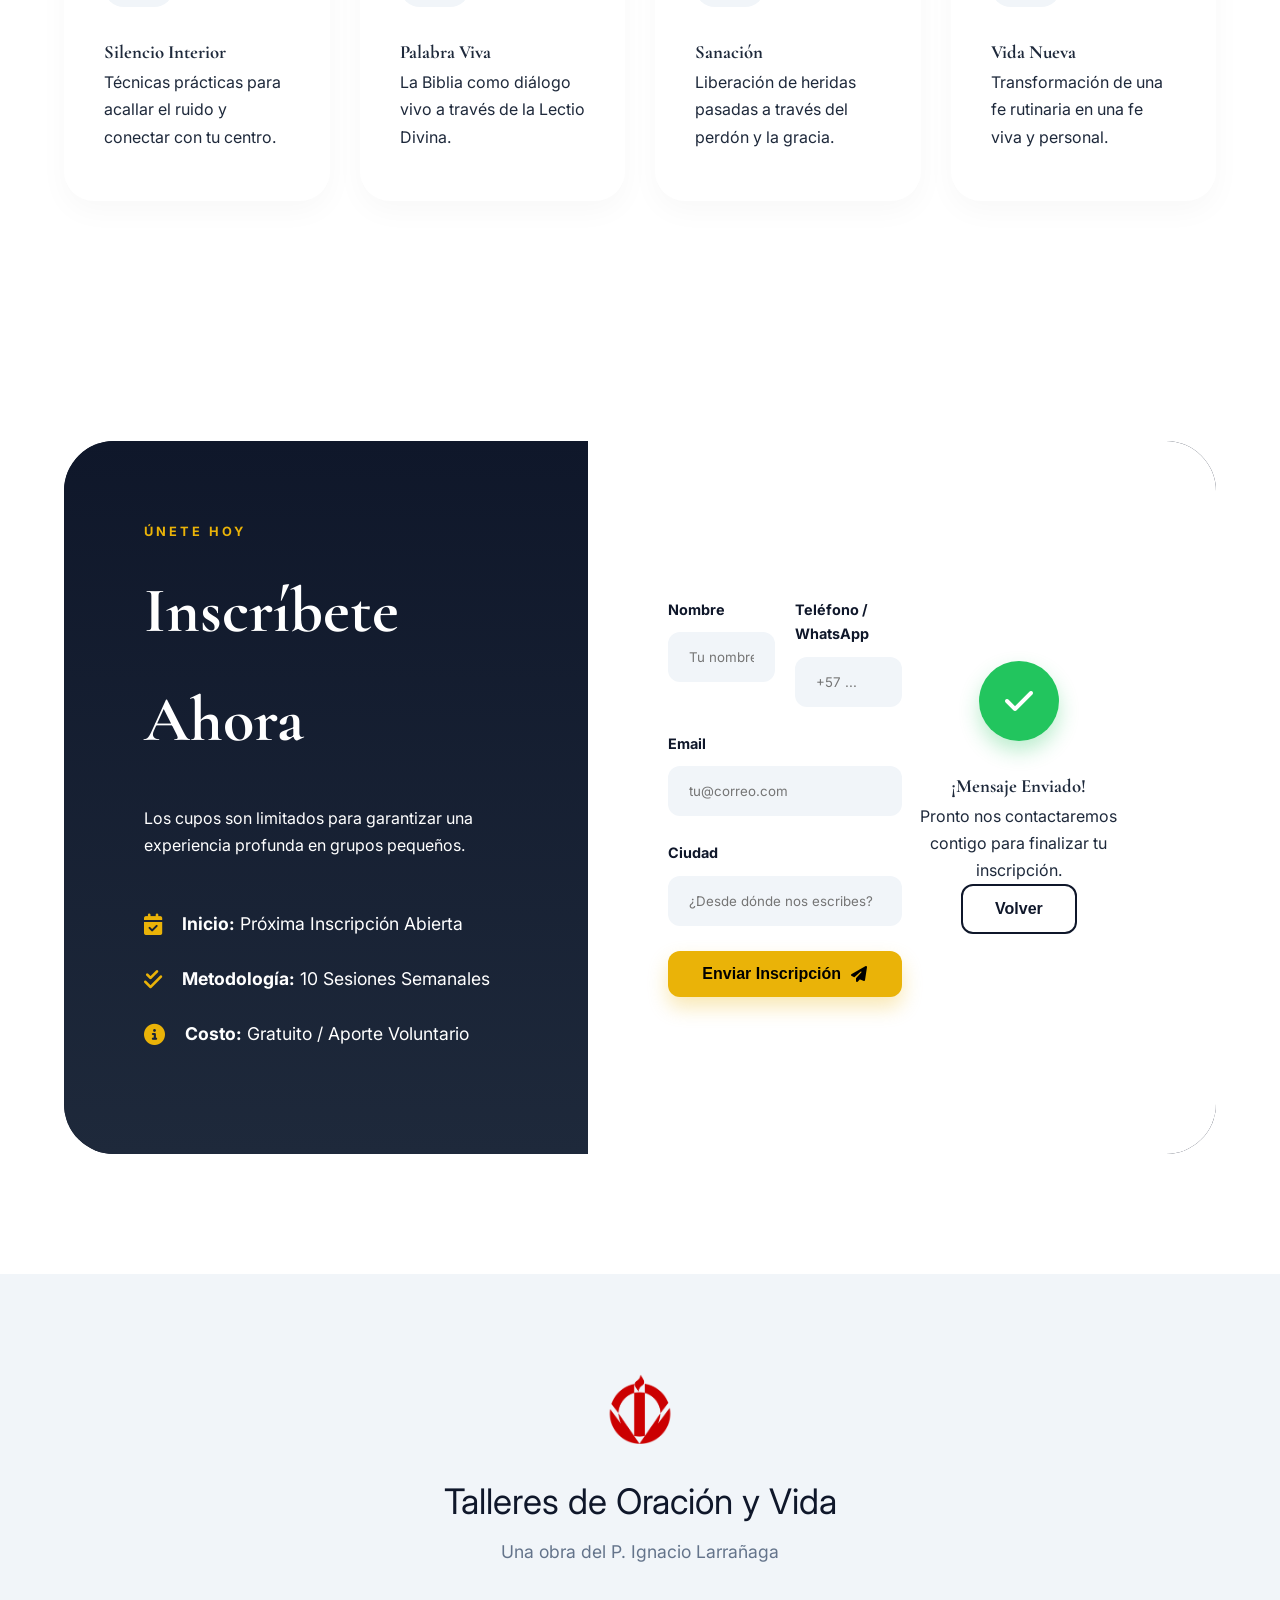
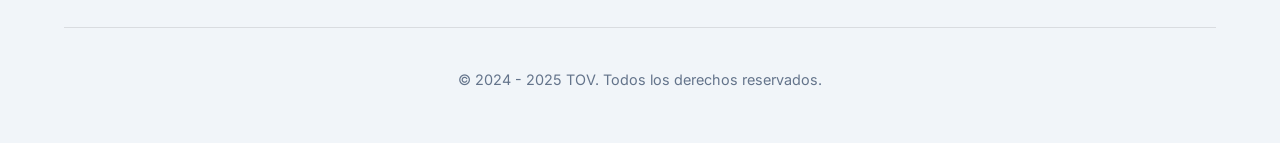
==== commit 64bb1d01: "Separate quote from image and place it below for better visual balance" ====
--- a/index.html
+++ b/index.html
@@ -65,7 +65,9 @@
             <div class="about-image" data-aos="fade-right">
                 <div class="img-wrapper main-image-wrapper">
                     <img src="images/orar.png" alt="Persona Orando" class="img-rounded featured-image">
-                    <div class="floating-quote" data-aos="zoom-in" data-aos-delay="400">
+                </div>
+                <div class="quote-container" data-aos="fade-up" data-aos-delay="400">
+                    <div class="below-quote">
                         <i class="fas fa-quote-left"></i>
                         <p>"El objetivo final de toda oración es la transfiguración del orante: el hombre viejo tiene
                             que eclipsarse ante el resplandor de la figura de Jesús."</p>
--- a/style.css
+++ b/style.css
@@ -324,73 +324,73 @@
 
 .grid-about {
     display: grid;
-    grid-template-columns: 1.2fr 0.8fr;
-    /* Image gets more protagonism */
-    gap: 100px;
-    align-items: center;
+    grid-template-columns: 1fr 1fr;
+    gap: 80px;
+    align-items: flex-start;
+    /* Align top */
 }
 
 /* About Section Enhancements */
 .main-image-wrapper {
     position: relative;
     z-index: 5;
+    max-width: 100%;
 }
 
 .main-image-wrapper::before {
     content: '';
     position: absolute;
-    top: -40px;
-    left: -40px;
-    width: 300px;
-    height: 300px;
+    top: -20px;
+    left: -20px;
+    width: 160px;
+    height: 160px;
     background: radial-gradient(circle, rgba(234, 179, 8, 0.2) 0%, transparent 70%);
     z-index: -1;
     border-radius: 50%;
 }
 
 .featured-image {
-    border-radius: 40px;
-    box-shadow: 0 50px 100px -20px rgba(0, 0, 0, 0.3);
-    transition: transform 0.8s cubic-bezier(0.165, 0.84, 0.44, 1);
-}
-
-.featured-image:hover {
-    transform: scale(1.02);
-}
-
-.floating-quote {
-    position: absolute;
-    bottom: -40px;
-    right: -20px;
-    background: var(--white);
-    padding: 40px;
+    border-radius: 30px;
+    box-shadow: 0 30px 60px -12px rgba(0, 0, 0, 0.15);
+    transition: transform 0.5s ease;
+    width: 100%;
+    height: auto;
+    object-fit: cover;
+}
+
+.quote-container {
+    margin-top: 40px;
+}
+
+.below-quote {
+    background: var(--bg-light);
+    padding: 35px;
     border-radius: 24px;
-    box-shadow: var(--shadow-premium);
-    max-width: 400px;
     border-left: 8px solid var(--accent);
-}
-
-.floating-quote i {
+    position: relative;
+}
+
+.below-quote i {
     color: var(--accent);
-    font-size: 2.5rem;
-    margin-bottom: 20px;
+    font-size: 2rem;
+    margin-bottom: 15px;
     display: block;
 }
 
-.floating-quote p {
+.below-quote p {
     font-style: italic;
     color: var(--text-dark);
-    margin-bottom: 20px;
+    margin-bottom: 15px;
     font-size: 1.1rem;
     line-height: 1.5;
     font-family: 'Cormorant Garamond', serif;
     font-weight: 500;
 }
 
-.floating-quote cite {
+.below-quote cite {
     font-weight: 700;
     color: var(--primary);
-    font-size: 0.9rem;
+    font-size: 0.85rem;
     text-transform: uppercase;
     letter-spacing: 1px;
 }
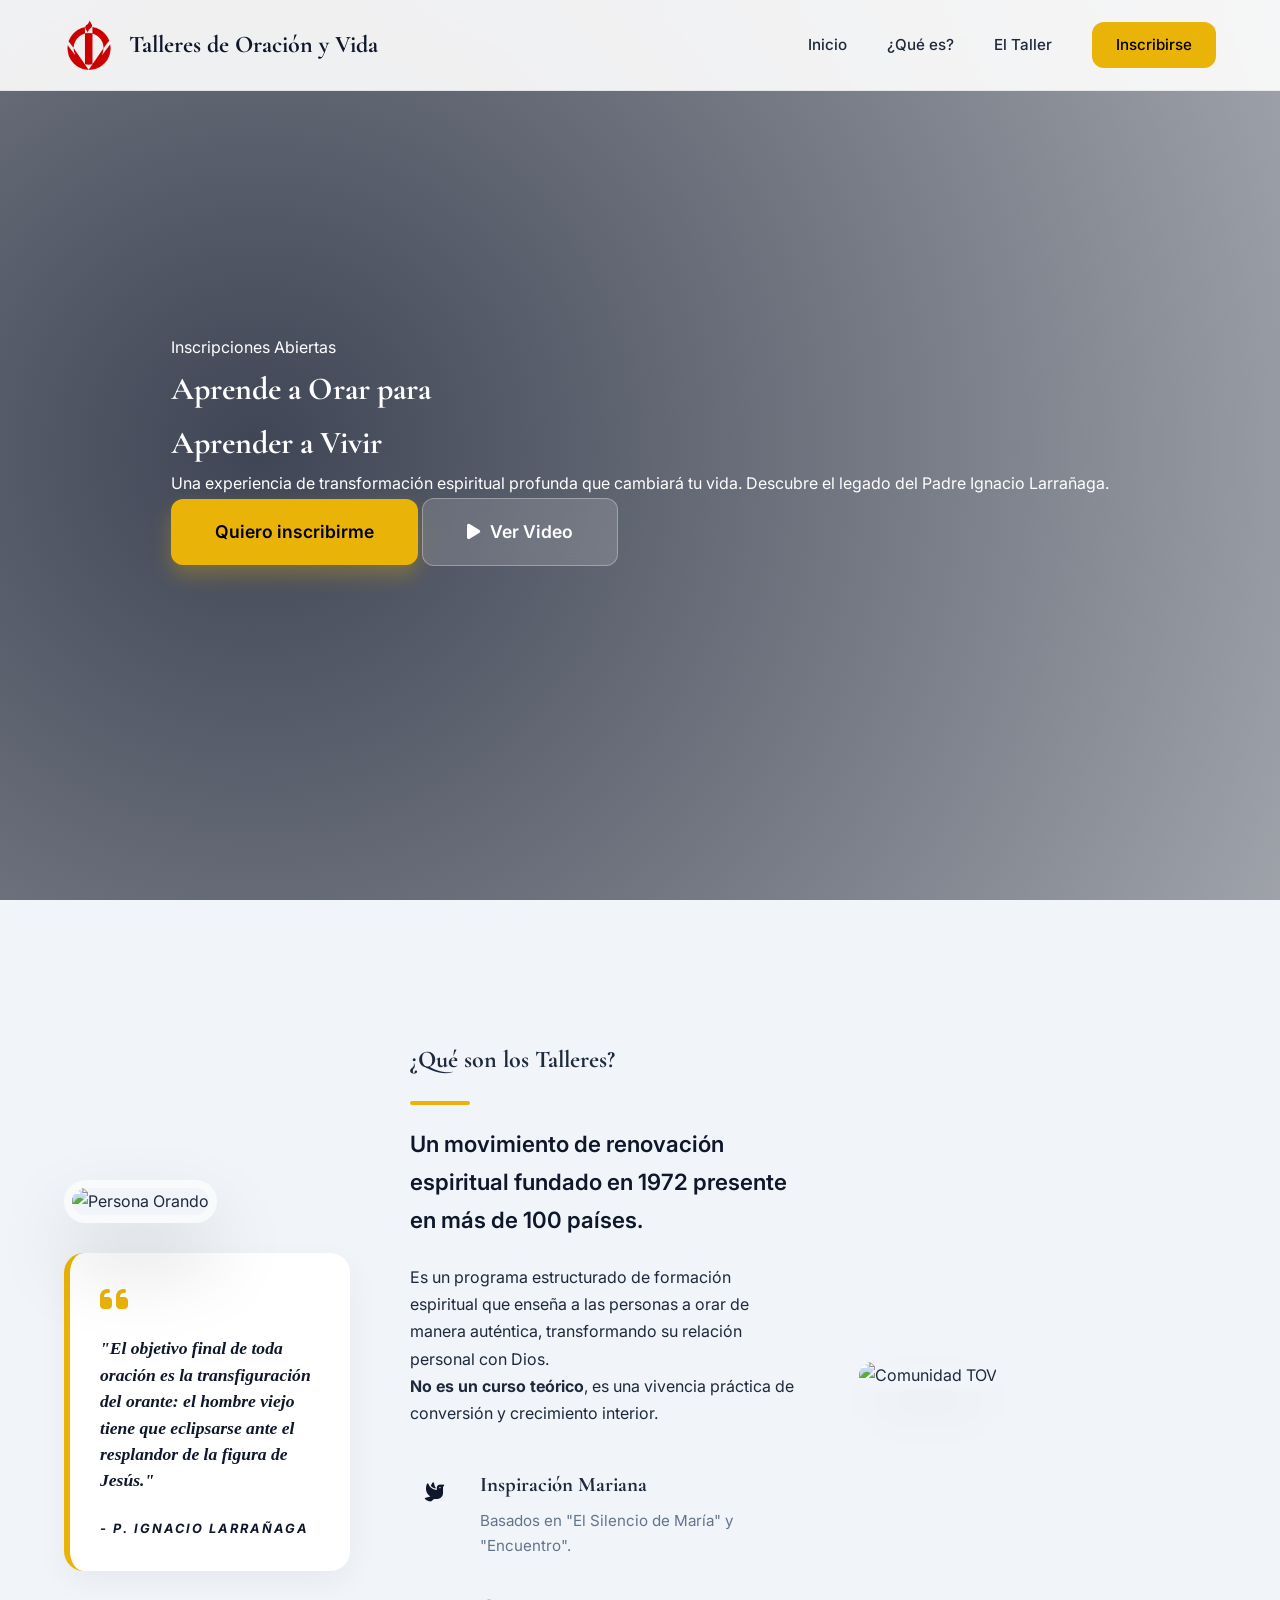
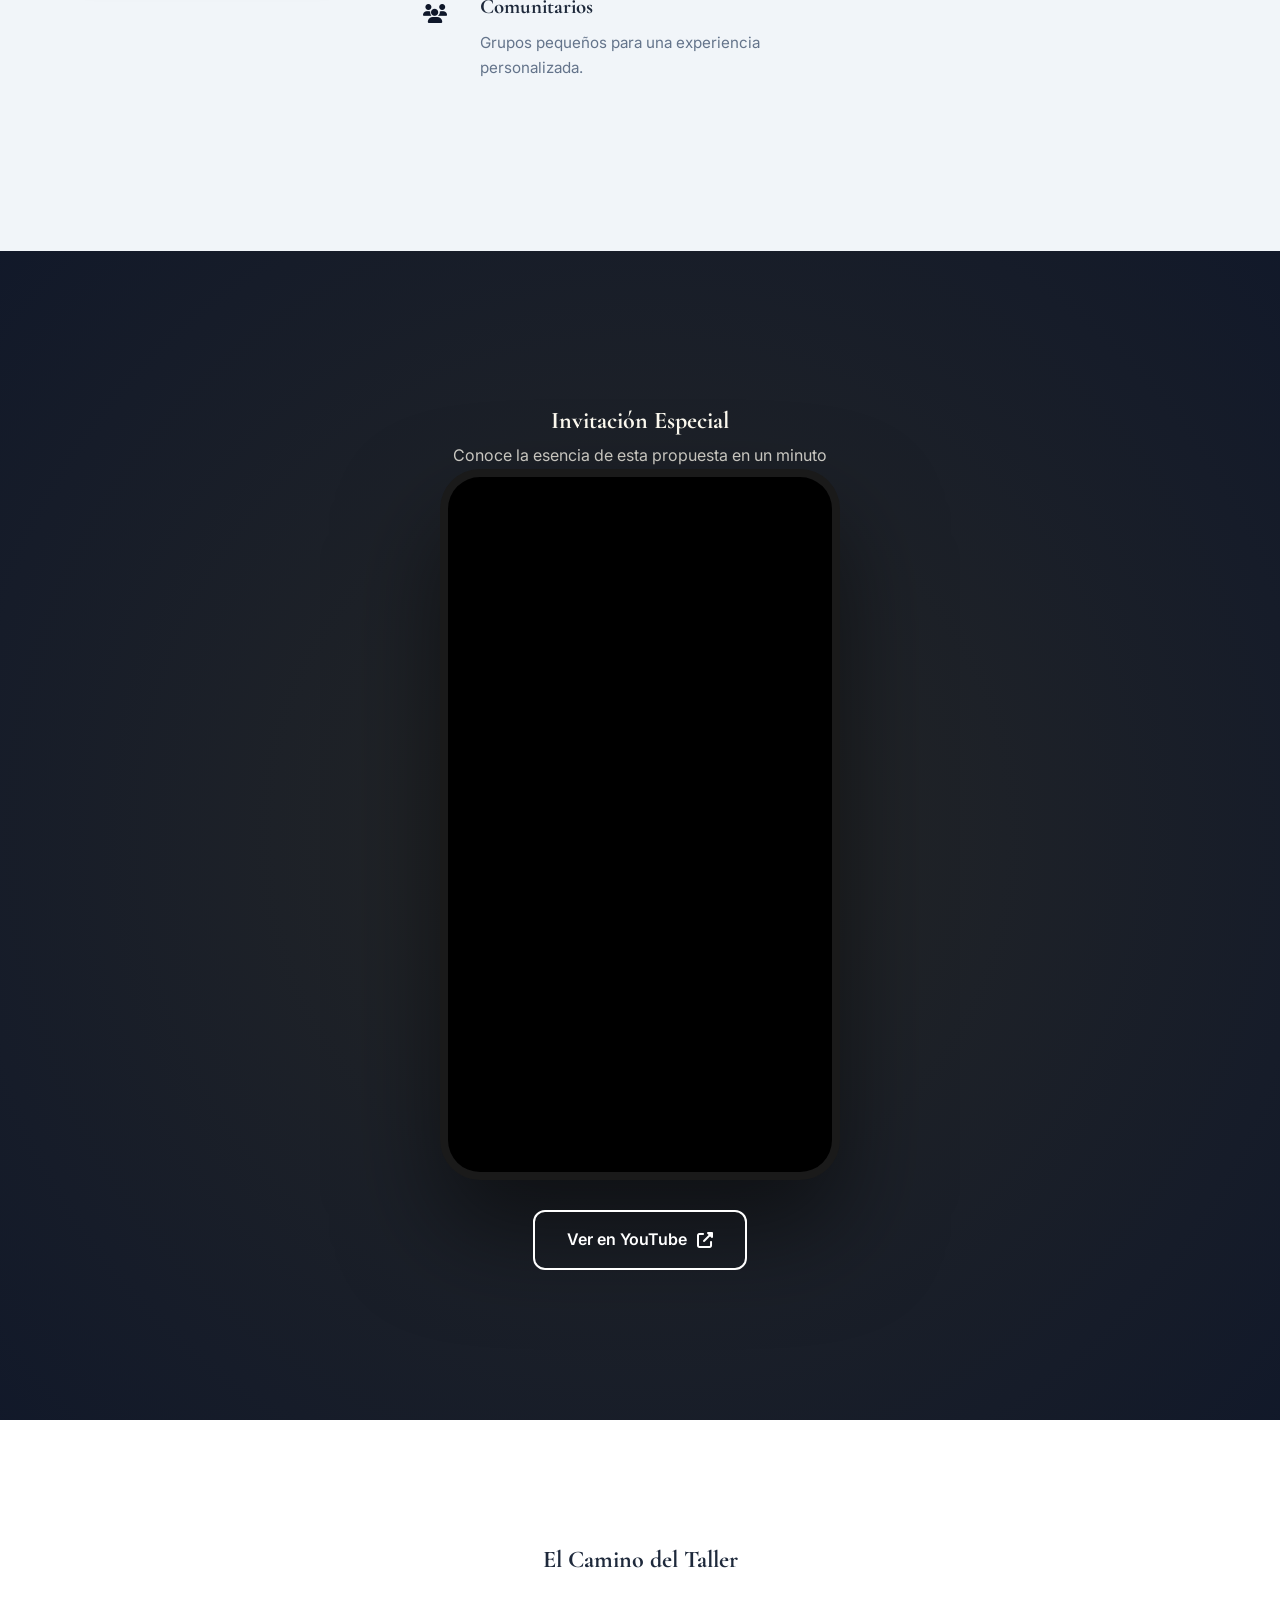
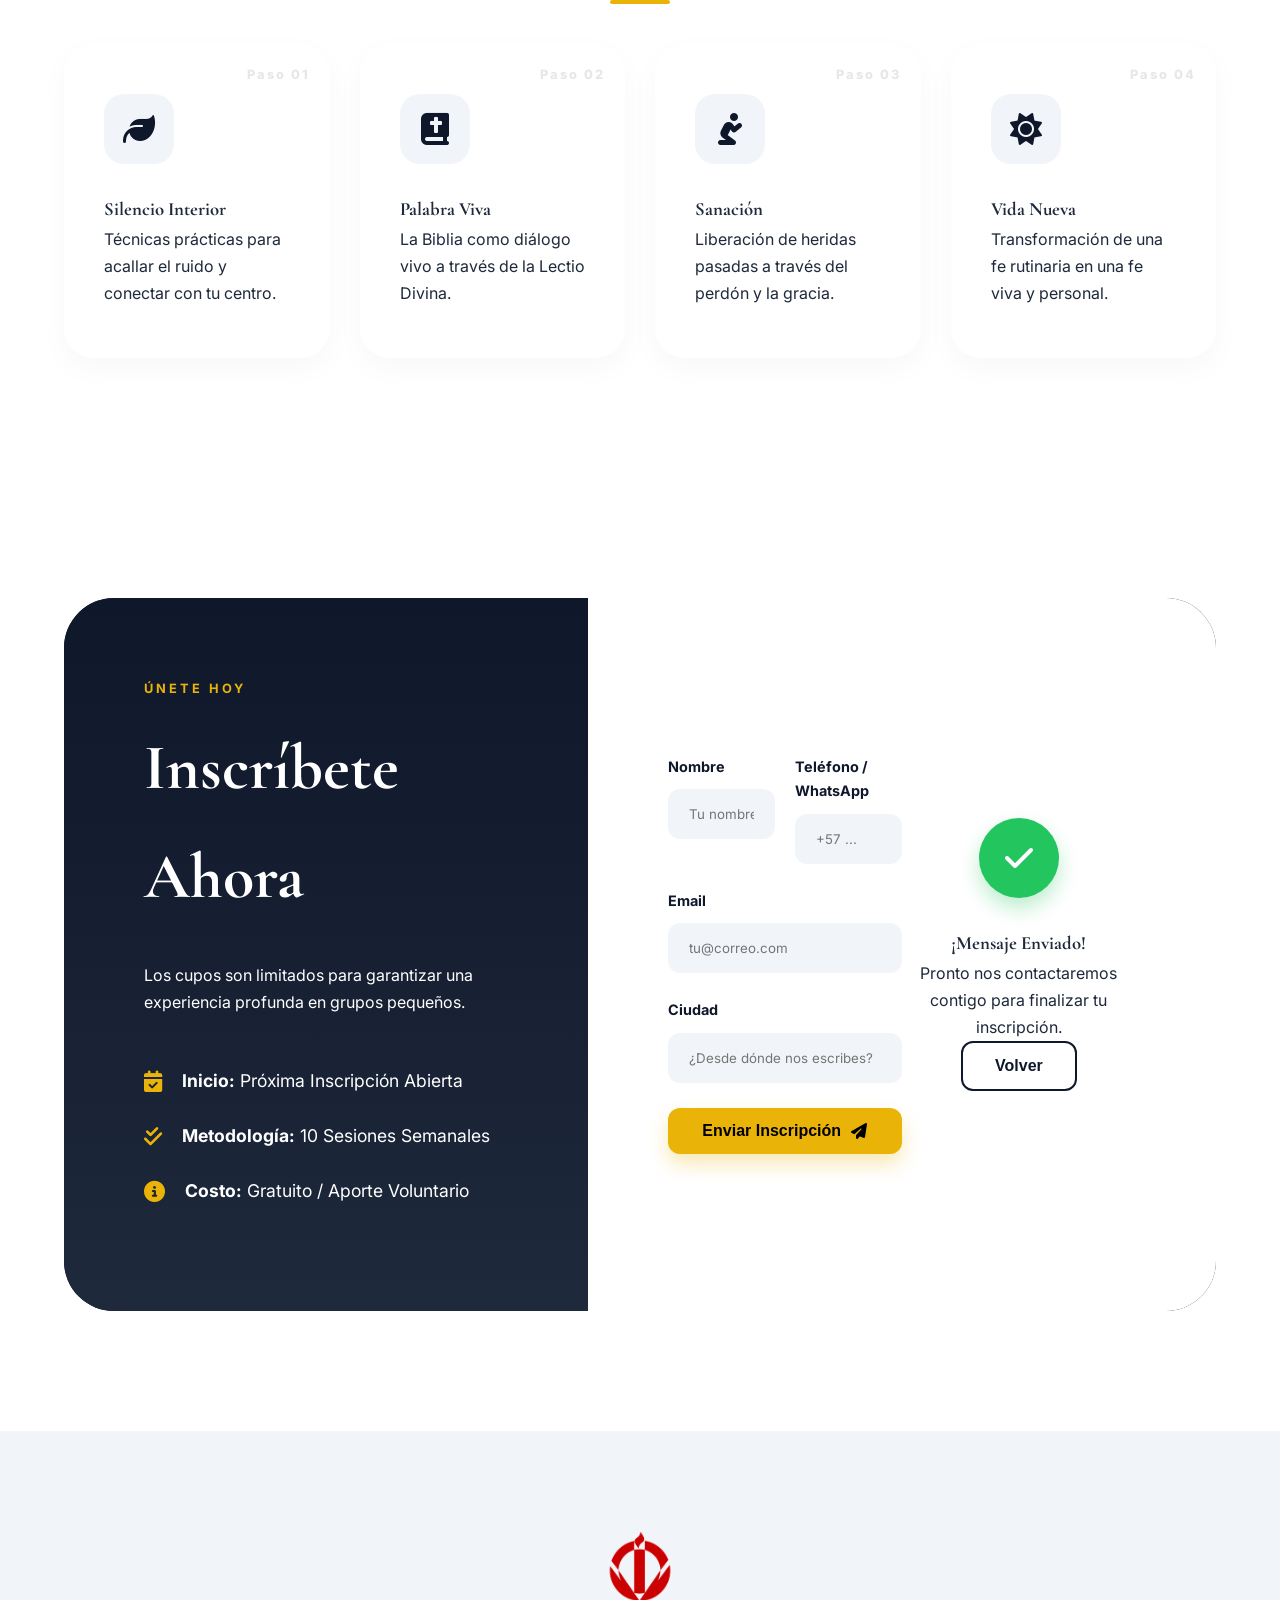
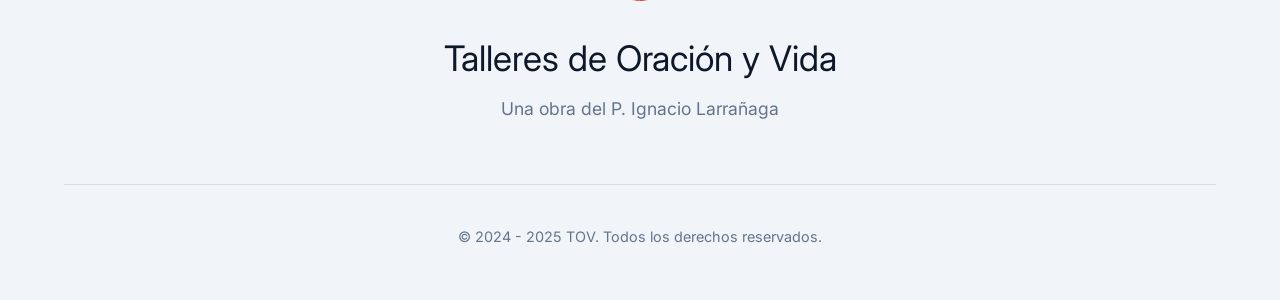
==== commit d80c730d: "Revert About background to gray and add community image in a 3-column layout" ====
--- a/index.html
+++ b/index.html
@@ -75,7 +75,7 @@
                     </div>
                 </div>
             </div>
-            <div class="about-text" data-aos="fade-left">
+            <div class="about-text" data-aos="fade-up">
                 <h2 class="section-title">¿Qué son los Talleres?</h2>
                 <div class="divider"></div>
                 <p class="lead">Un movimiento de renovación espiritual fundado en 1972 presente en más de 100 países.
@@ -101,6 +101,9 @@
                         </div>
                     </div>
                 </div>
+            </div>
+            <div class="about-extra-image" data-aos="fade-left">
+                <img src="images/comunidad.png" alt="Comunidad TOV" class="img-rounded side-image">
             </div>
         </div>
     </section>
--- a/style.css
+++ b/style.css
@@ -247,7 +247,7 @@
     left: 0;
     width: 100%;
     height: 100%;
-    background: url('https://images.unsplash.com/photo-1518005020251-582c788447d9?ixlib=rb-4.0.3&auto=format&fit=crop&w=1920&q=80') center/cover;
+    background: url('https://images.unsplash.com/photo-1523240795612-9a054b0db644?ixlib=rb-4.0.3&auto=format&fit=crop&w=1920&q=80') center/cover;
     transform: scale(1.1);
     animation: zoomOut 20s infinite alternate;
 }
@@ -268,131 +268,84 @@
     left: 0;
     width: 100%;
     height: 100%;
-    background: linear-gradient(to right, rgba(15, 23, 42, 0.9) 0%, rgba(15, 23, 42, 0.4) 100%);
-}
-
-.hero-content {
+    background: radial-gradient(circle at 20% 50%, rgba(15, 23, 42, 0.8) 0%, rgba(15, 23, 42, 0.4) 100%);
+}
+
+/* Modernized About Section */
+.about {
     position: relative;
-    z-index: 10;
-    max-width: 900px;
-}
-
-.hero-text h1 {
-    font-size: 5rem;
-    line-height: 1;
-    margin-bottom: 30px;
-    text-shadow: 0 10px 30px rgba(0, 0, 0, 0.3);
-}
-
-.highlight {
-    color: var(--accent);
-}
-
-.hero-text p {
-    font-size: 1.4rem;
-    margin-bottom: 50px;
-    color: rgba(255, 255, 255, 0.9);
-    max-width: 600px;
-    font-weight: 300;
-}
-
-.badge {
-    display: inline-block;
-    background: var(--accent);
-    color: #000;
-    padding: 8px 20px;
-    border-radius: 30px;
-    font-size: 0.85rem;
-    font-weight: 700;
-    text-transform: uppercase;
-    letter-spacing: 1px;
-    margin-bottom: 25px;
-}
-
-.hero-btns {
-    display: flex;
-    gap: 24px;
-}
-
-/* Grid layouts */
-.grid-2 {
-    display: grid;
-    grid-template-columns: 1fr 1fr;
-    gap: 80px;
-    align-items: center;
+    background: var(--bg-light);
+    /* Volviendo al fondo gris claro */
 }
 
 .grid-about {
     display: grid;
-    grid-template-columns: 1fr 1fr;
-    gap: 80px;
-    align-items: flex-start;
-    /* Align top */
-}
-
-/* About Section Enhancements */
+    grid-template-columns: 0.8fr 1.2fr 1fr;
+    /* 3 Columnas: Orante | Texto | Comunidad */
+    gap: 40px;
+    align-items: center;
+}
+
+.about-text {
+    padding: 20px;
+    background: transparent;
+}
+
 .main-image-wrapper {
     position: relative;
     z-index: 5;
-    max-width: 100%;
-}
-
-.main-image-wrapper::before {
-    content: '';
-    position: absolute;
-    top: -20px;
-    left: -20px;
-    width: 160px;
-    height: 160px;
-    background: radial-gradient(circle, rgba(234, 179, 8, 0.2) 0%, transparent 70%);
-    z-index: -1;
-    border-radius: 50%;
 }
 
 .featured-image {
     border-radius: 30px;
-    box-shadow: 0 30px 60px -12px rgba(0, 0, 0, 0.15);
-    transition: transform 0.5s ease;
+    box-shadow: 0 40px 80px rgba(0, 0, 0, 0.15);
     width: 100%;
     height: auto;
-    object-fit: cover;
+    border: 8px solid rgba(255, 255, 255, 0.5);
+}
+
+.side-image {
+    border-radius: 20px;
+    box-shadow: var(--shadow-premium);
+    width: 100%;
+    height: auto;
 }
 
 .quote-container {
-    margin-top: 40px;
+    margin-top: 30px;
 }
 
 .below-quote {
-    background: var(--bg-light);
-    padding: 35px;
-    border-radius: 24px;
-    border-left: 8px solid var(--accent);
-    position: relative;
+    background: var(--white);
+    padding: 30px;
+    border-radius: 20px;
+    border-left: 6px solid var(--accent);
+    box-shadow: 0 10px 30px rgba(0, 0, 0, 0.05);
 }
 
 .below-quote i {
     color: var(--accent);
     font-size: 2rem;
-    margin-bottom: 15px;
+    margin-bottom: 20px;
     display: block;
 }
 
 .below-quote p {
     font-style: italic;
-    color: var(--text-dark);
-    margin-bottom: 15px;
+    color: var(--primary);
+    margin-bottom: 20px;
     font-size: 1.1rem;
     line-height: 1.5;
     font-family: 'Cormorant Garamond', serif;
-    font-weight: 500;
+    font-weight: 600;
 }
 
 .below-quote cite {
     font-weight: 700;
     color: var(--primary);
-    font-size: 0.85rem;
+    font-size: 0.8rem;
     text-transform: uppercase;
-    letter-spacing: 1px;
+    letter-spacing: 2px;
 }
 
 .lead {
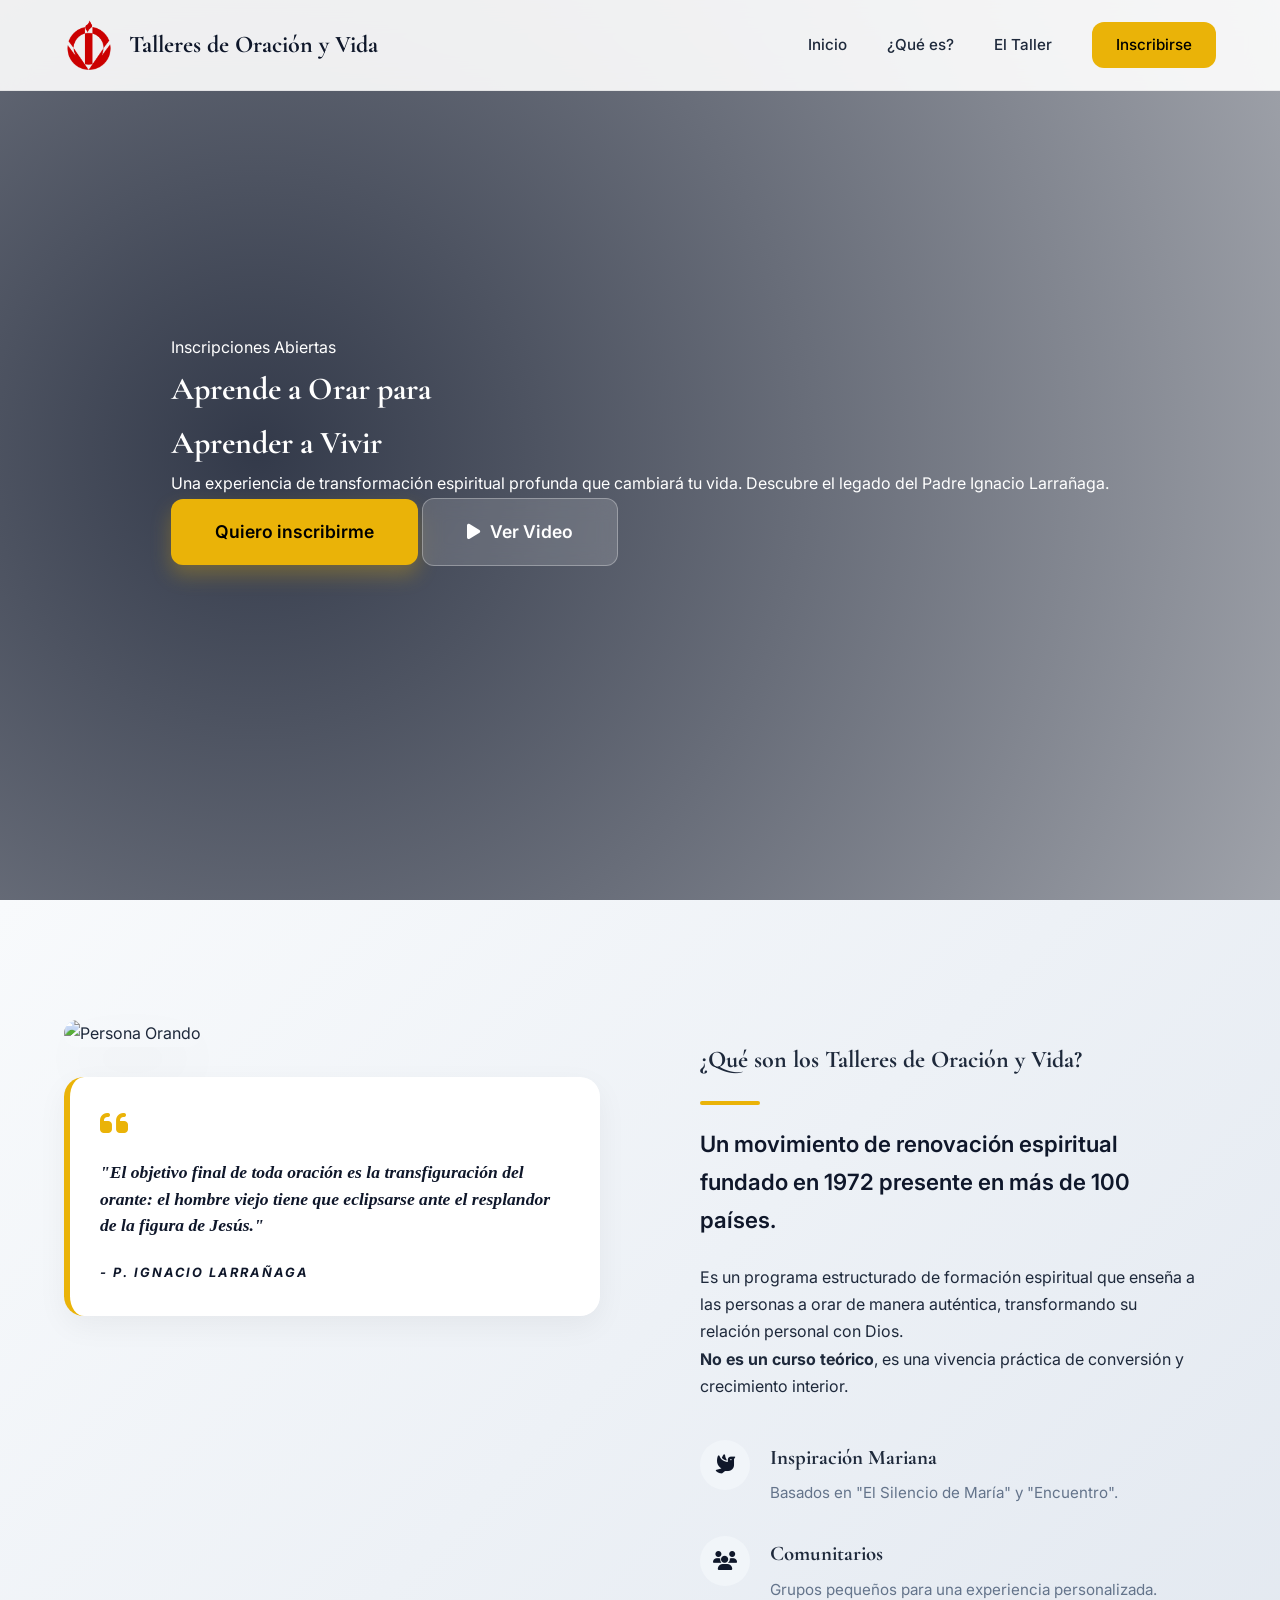
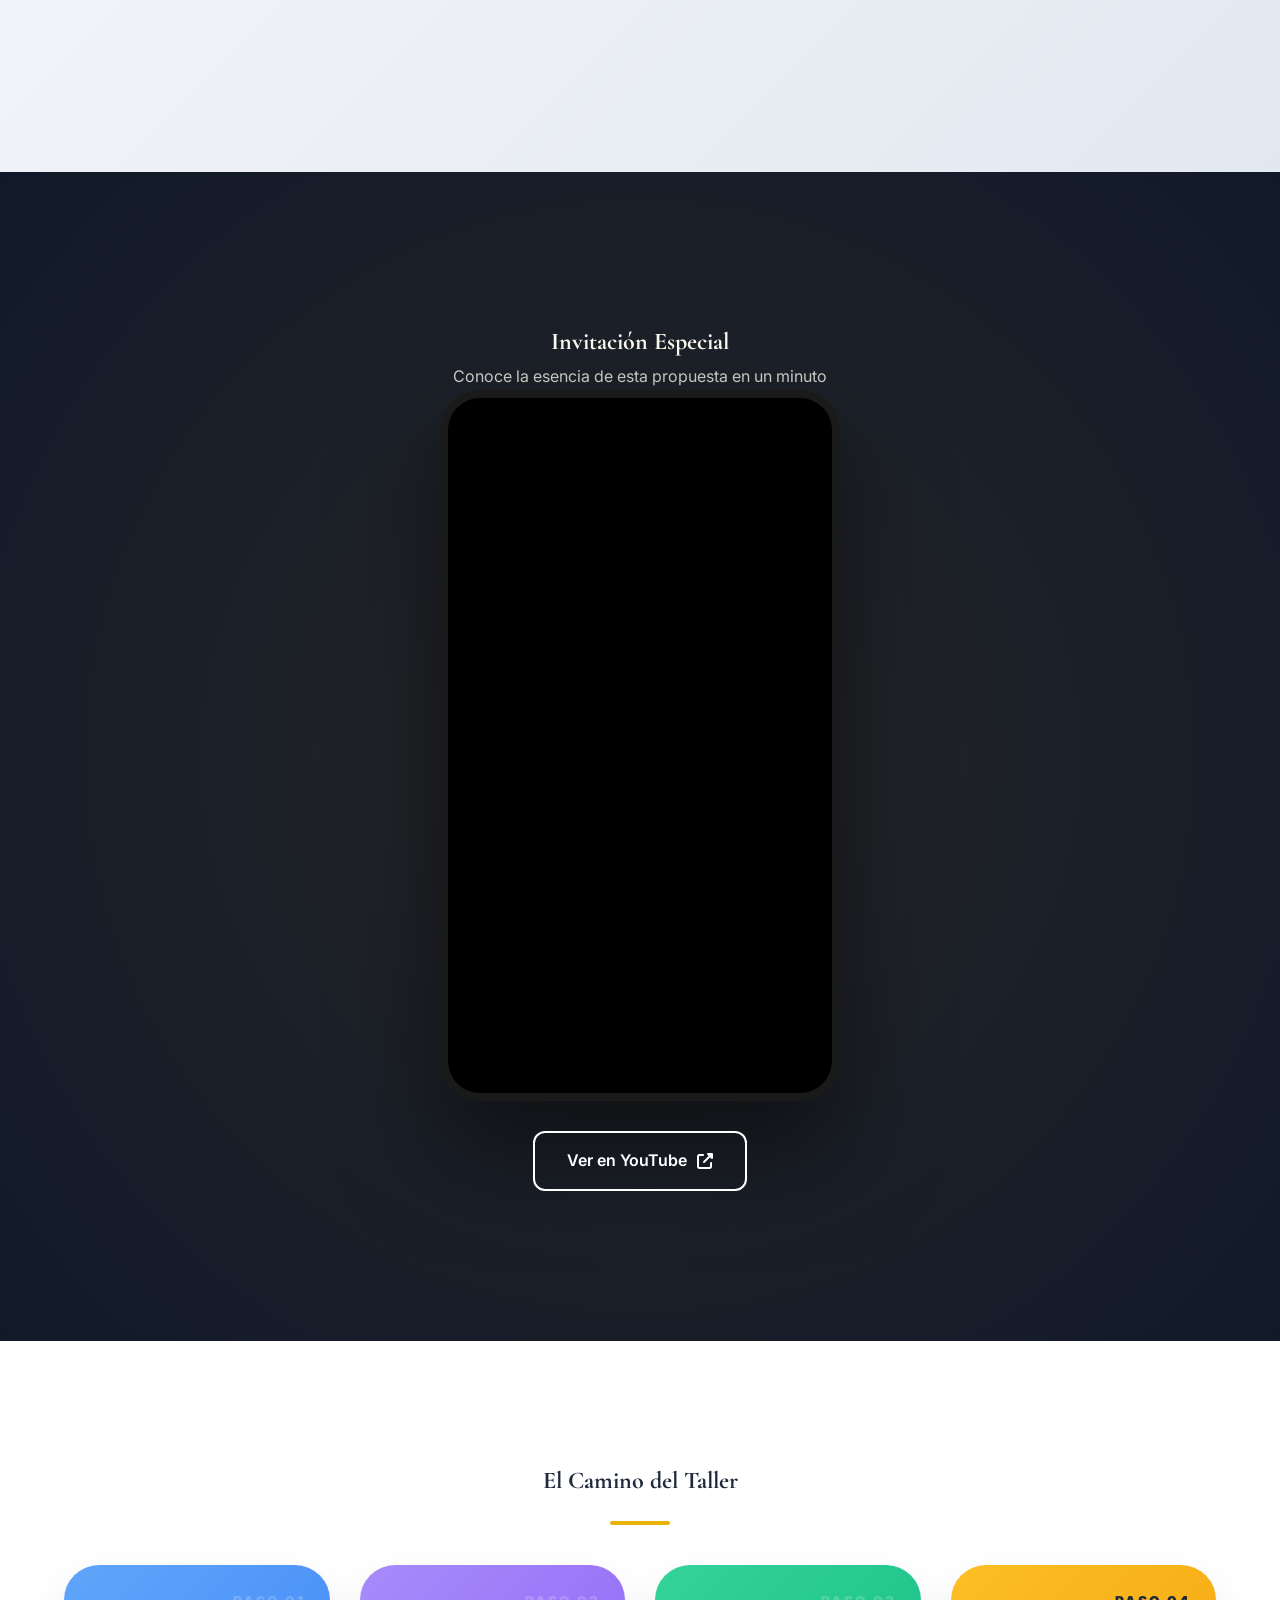
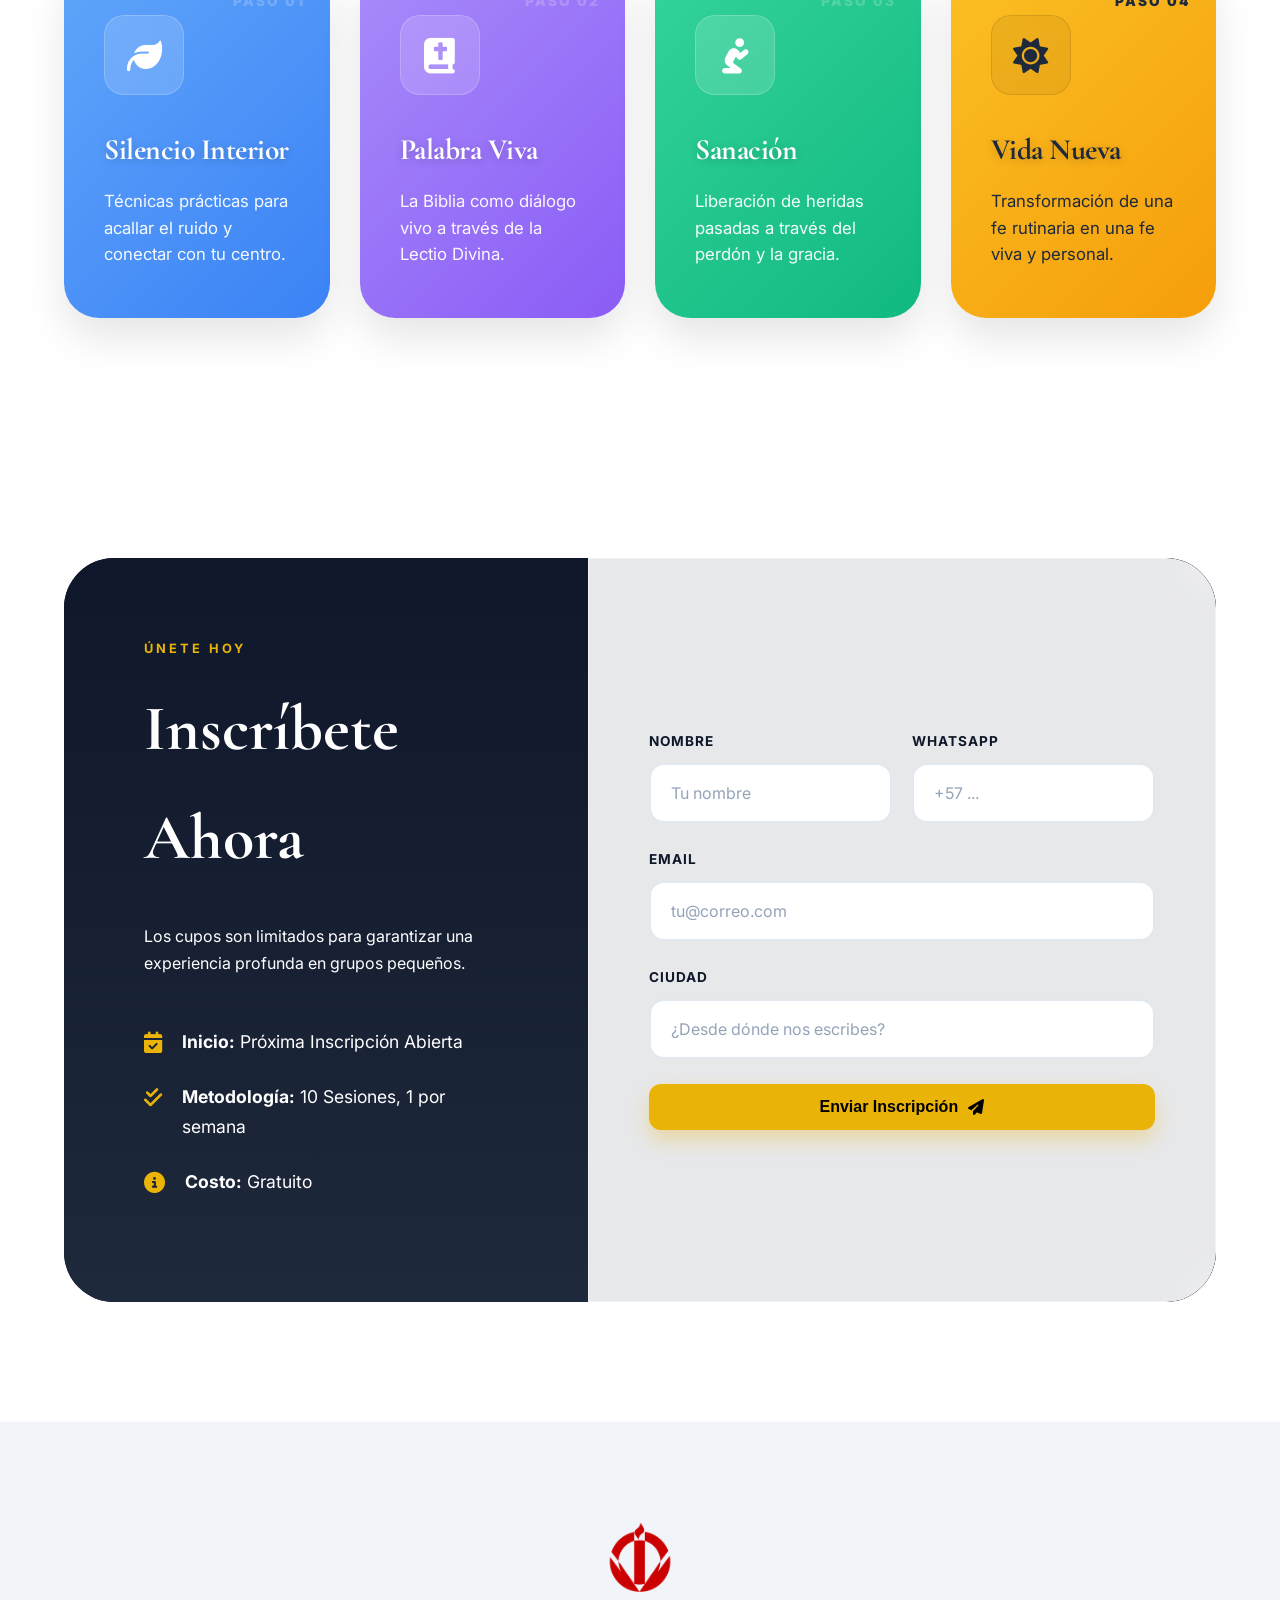
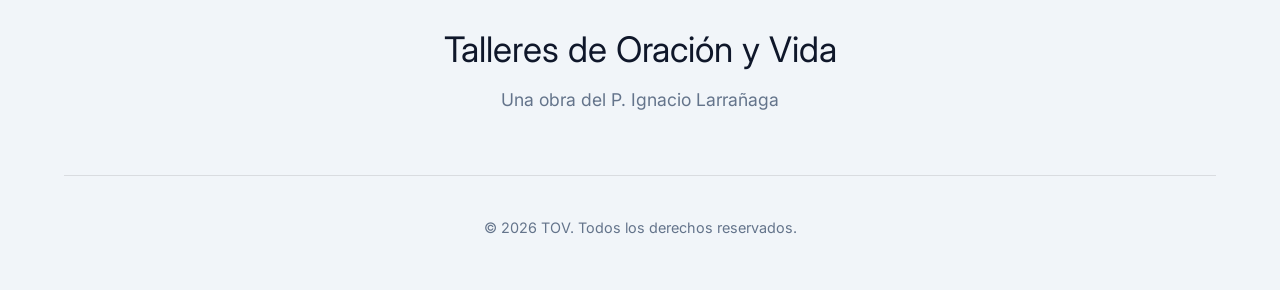
==== commit 91965a5a: "Final version: Modernized layout, enhanced workshop cards, and Google Sheets integration for enrollm" ====
--- a/index.html
+++ b/index.html
@@ -75,8 +75,8 @@
                     </div>
                 </div>
             </div>
-            <div class="about-text" data-aos="fade-up">
-                <h2 class="section-title">¿Qué son los Talleres?</h2>
+            <div class="about-text" data-aos="fade-left">
+                <h2 class="section-title">¿Qué son los Talleres de Oración y Vida?</h2>
                 <div class="divider"></div>
                 <p class="lead">Un movimiento de renovación espiritual fundado en 1972 presente en más de 100 países.
                 </p>
@@ -101,9 +101,6 @@
                         </div>
                     </div>
                 </div>
-            </div>
-            <div class="about-extra-image" data-aos="fade-left">
-                <img src="images/comunidad.png" alt="Comunidad TOV" class="img-rounded side-image">
             </div>
         </div>
     </section>
@@ -177,10 +174,10 @@
                                 <div><strong>Inicio:</strong> Próxima Inscripción Abierta</div>
                             </li>
                             <li><i class="fas fa-check-double"></i>
-                                <div><strong>Metodología:</strong> 10 Sesiones Semanales</div>
+                                <div><strong>Metodología:</strong> 10 Sesiones, 1 por semana</div>
                             </li>
                             <li><i class="fas fa-info-circle"></i>
-                                <div><strong>Costo:</strong> Gratuito / Aporte Voluntario</div>
+                                <div><strong>Costo:</strong> Gratuito</div>
                             </li>
                         </ul>
                     </div>
@@ -192,7 +189,7 @@
                                     <input type="text" id="nombre" name="nombre" placeholder="Tu nombre" required>
                                 </div>
                                 <div class="form-group">
-                                    <label for="whatsapp">Teléfono / WhatsApp</label>
+                                    <label for="whatsapp">WhatsApp</label>
                                     <input type="tel" id="whatsapp" name="whatsapp" placeholder="+57 ..." required>
                                 </div>
                             </div>
@@ -228,7 +225,7 @@
                 <span>Una obra del P. Ignacio Larrañaga</span>
             </div>
             <div class="footer-divider"></div>
-            <p class="copyright">&copy; 2024 - 2025 TOV. Todos los derechos reservados.</p>
+            <p class="copyright">&copy; 2026 TOV. Todos los derechos reservados.</p>
         </div>
     </footer>
 
--- a/style.css
+++ b/style.css
@@ -14,6 +14,10 @@
     --shadow-premium: 0 25px 50px -12px rgba(0, 0, 0, 0.25);
 }
 
+.hidden {
+    display: none !important;
+}
+
 * {
     margin: 0;
     padding: 0;
@@ -247,7 +251,7 @@
     left: 0;
     width: 100%;
     height: 100%;
-    background: url('https://images.unsplash.com/photo-1523240795612-9a054b0db644?ixlib=rb-4.0.3&auto=format&fit=crop&w=1920&q=80') center/cover;
+    background: url('images/comunidad.png') center/cover;
     transform: scale(1.1);
     animation: zoomOut 20s infinite alternate;
 }
@@ -268,47 +272,30 @@
     left: 0;
     width: 100%;
     height: 100%;
-    background: radial-gradient(circle at 20% 50%, rgba(15, 23, 42, 0.8) 0%, rgba(15, 23, 42, 0.4) 100%);
-}
-
-/* Modernized About Section */
+    background: radial-gradient(circle at 20% 50%, rgba(15, 23, 42, 0.85) 0%, rgba(15, 23, 42, 0.4) 100%);
+}
+
+/* Seccion About con Gris Degradado */
 .about {
     position: relative;
-    background: var(--bg-light);
-    /* Volviendo al fondo gris claro */
+    background: linear-gradient(135deg, #f8fafc 0%, #e2e8f0 100%);
 }
 
 .grid-about {
     display: grid;
-    grid-template-columns: 0.8fr 1.2fr 1fr;
-    /* 3 Columnas: Orante | Texto | Comunidad */
-    gap: 40px;
-    align-items: center;
+    grid-template-columns: 1fr 1fr;
+    gap: 80px;
+    align-items: flex-start;
 }
 
 .about-text {
     padding: 20px;
-    background: transparent;
-}
-
-.main-image-wrapper {
-    position: relative;
-    z-index: 5;
 }
 
 .featured-image {
-    border-radius: 30px;
-    box-shadow: 0 40px 80px rgba(0, 0, 0, 0.15);
-    width: 100%;
-    height: auto;
-    border: 8px solid rgba(255, 255, 255, 0.5);
-}
-
-.side-image {
-    border-radius: 20px;
+    border-radius: 25px;
     box-shadow: var(--shadow-premium);
     width: 100%;
-    height: auto;
 }
 
 .quote-container {
@@ -438,41 +425,106 @@
 }
 
 .card {
-    background: var(--white);
     padding: 50px 40px;
-    border-radius: 30px;
-    box-shadow: 0 10px 30px rgba(0, 0, 0, 0.03);
-    transition: all 0.4s;
+    border-radius: 35px;
+    transition: all 0.6s cubic-bezier(0.34, 1.56, 0.64, 1);
     position: relative;
     overflow: hidden;
+    z-index: 1;
+    display: flex;
+    flex-direction: column;
+    color: var(--white);
+    border: none;
+    box-shadow: 0 20px 40px rgba(0, 0, 0, 0.1);
+}
+
+/* Diferentes degradados para cada paso (Más Suaves) */
+.card:nth-child(1) {
+    background: linear-gradient(135deg, #60a5fa 0%, #3b82f6 100%);
+}
+
+.card:nth-child(2) {
+    background: linear-gradient(135deg, #a78bfa 0%, #8b5cf6 100%);
+}
+
+.card:nth-child(3) {
+    background: linear-gradient(135deg, #34d399 0%, #10b981 100%);
+}
+
+.card:nth-child(4) {
+    background: linear-gradient(135deg, #fbbf24 0%, #f59e0b 100%);
+    color: #1e293b;
+}
+
+.card:nth-child(4) h3,
+.card:nth-child(4) p,
+.card:nth-child(4) .card-step {
+    color: #1e293b !important;
+}
+
+.card:nth-child(4) .card-icon {
+    color: #1e293b;
+    background: rgba(0, 0, 0, 0.05);
+    border-color: rgba(0, 0, 0, 0.1);
 }
 
 .card:hover {
-    transform: translateY(-15px);
-    box-shadow: 0 40px 80px rgba(0, 0, 0, 0.1);
+    transform: translateY(-15px) scale(1.02);
+    box-shadow: 0 45px 90px rgba(0, 0, 0, 0.2);
 }
 
 .card-icon {
-    width: 70px;
-    height: 70px;
-    background: var(--bg-light);
+    width: 80px;
+    height: 80px;
+    background: rgba(255, 255, 255, 0.15);
+    backdrop-filter: blur(10px);
     border-radius: 20px;
     display: flex;
     align-items: center;
     justify-content: center;
     margin-bottom: 30px;
-    font-size: 2rem;
-    color: var(--primary);
+    font-size: 2.2rem;
+    color: var(--white);
+    border: 1px solid rgba(255, 255, 255, 0.2);
+    transition: 0.4s;
+}
+
+.card h3 {
+    font-size: 1.85rem;
+    font-weight: 800;
+    margin-bottom: 12px;
+    color: var(--white);
+    letter-spacing: -0.5px;
+    text-shadow: 0 2px 10px rgba(0, 0, 0, 0.2);
+}
+
+.card p {
+    color: rgba(255, 255, 255, 0.95);
+    line-height: 1.6;
+    font-size: 1.05rem;
 }
 
 .card-step {
     position: absolute;
-    top: 20px;
-    right: 20px;
-    font-size: 0.8rem;
-    font-weight: 800;
-    color: rgba(15, 23, 42, 0.1);
+    top: 25px;
+    right: 25px;
+    font-size: 0.85rem;
+    font-weight: 900;
+    color: rgba(255, 255, 255, 0.2);
     letter-spacing: 2px;
+    transition: all 0.5s ease;
+    text-transform: uppercase;
+}
+
+.card:hover .card-step {
+    color: var(--accent);
+    opacity: 0.6;
+}
+
+.card:hover .card-icon {
+    background: var(--white);
+    color: var(--primary);
+    transform: rotateY(180deg);
 }
 
 /* Registration section */
@@ -529,10 +581,13 @@
 }
 
 .registration-form-card {
-    padding: 80px;
-    background: var(--white);
-    display: flex;
-    align-items: center;
+    padding: 60px;
+    background: rgba(255, 255, 255, 0.9);
+    backdrop-filter: blur(20px);
+    display: flex;
+    align-items: center;
+    border-radius: 0 40px 40px 0;
+    border: 1px solid rgba(255, 255, 255, 0.5);
 }
 
 .glass-form {
@@ -553,44 +608,53 @@
     display: block;
     margin-bottom: 10px;
     font-weight: 700;
-    font-size: 0.9rem;
-    color: var(--primary);
+    font-size: 0.85rem;
+    color: var(--primary);
+    text-transform: uppercase;
+    letter-spacing: 1px;
 }
 
 .form-group input {
     width: 100%;
-    padding: 16px 20px;
-    background: var(--bg-light);
-    border: 1px solid transparent;
-    border-radius: 12px;
+    padding: 18px 20px;
+    background: var(--white);
+    border: 2px solid #e2e8f0;
+    border-radius: 15px;
     outline: none;
-    transition: 0.3s;
+    transition: all 0.3s cubic-bezier(0.4, 0, 0.2, 1);
     font-family: inherit;
+    font-size: 1rem;
 }
 
 .form-group input:focus {
     border-color: var(--accent);
     background: var(--white);
-    box-shadow: 0 0 0 4px rgba(234, 179, 8, 0.1);
+    box-shadow: 0 10px 20px rgba(234, 179, 8, 0.1);
+    transform: translateY(-2px);
+}
+
+.form-group input::placeholder {
+    color: #94a3b8;
 }
 
 .form-success {
     text-align: center;
     width: 100%;
+    padding: 40px;
 }
 
 .success-icon {
-    width: 80px;
-    height: 80px;
-    background: #22c55e;
+    width: 90px;
+    height: 90px;
+    background: #10b981;
     color: #fff;
     border-radius: 50%;
     display: flex;
     align-items: center;
     justify-content: center;
     margin: 0 auto 30px;
-    font-size: 2rem;
-    box-shadow: 0 10px 20px rgba(34, 197, 94, 0.3);
+    font-size: 2.5rem;
+    box-shadow: 0 20px 40px rgba(16, 185, 129, 0.3);
 }
 
 /* Footer */
